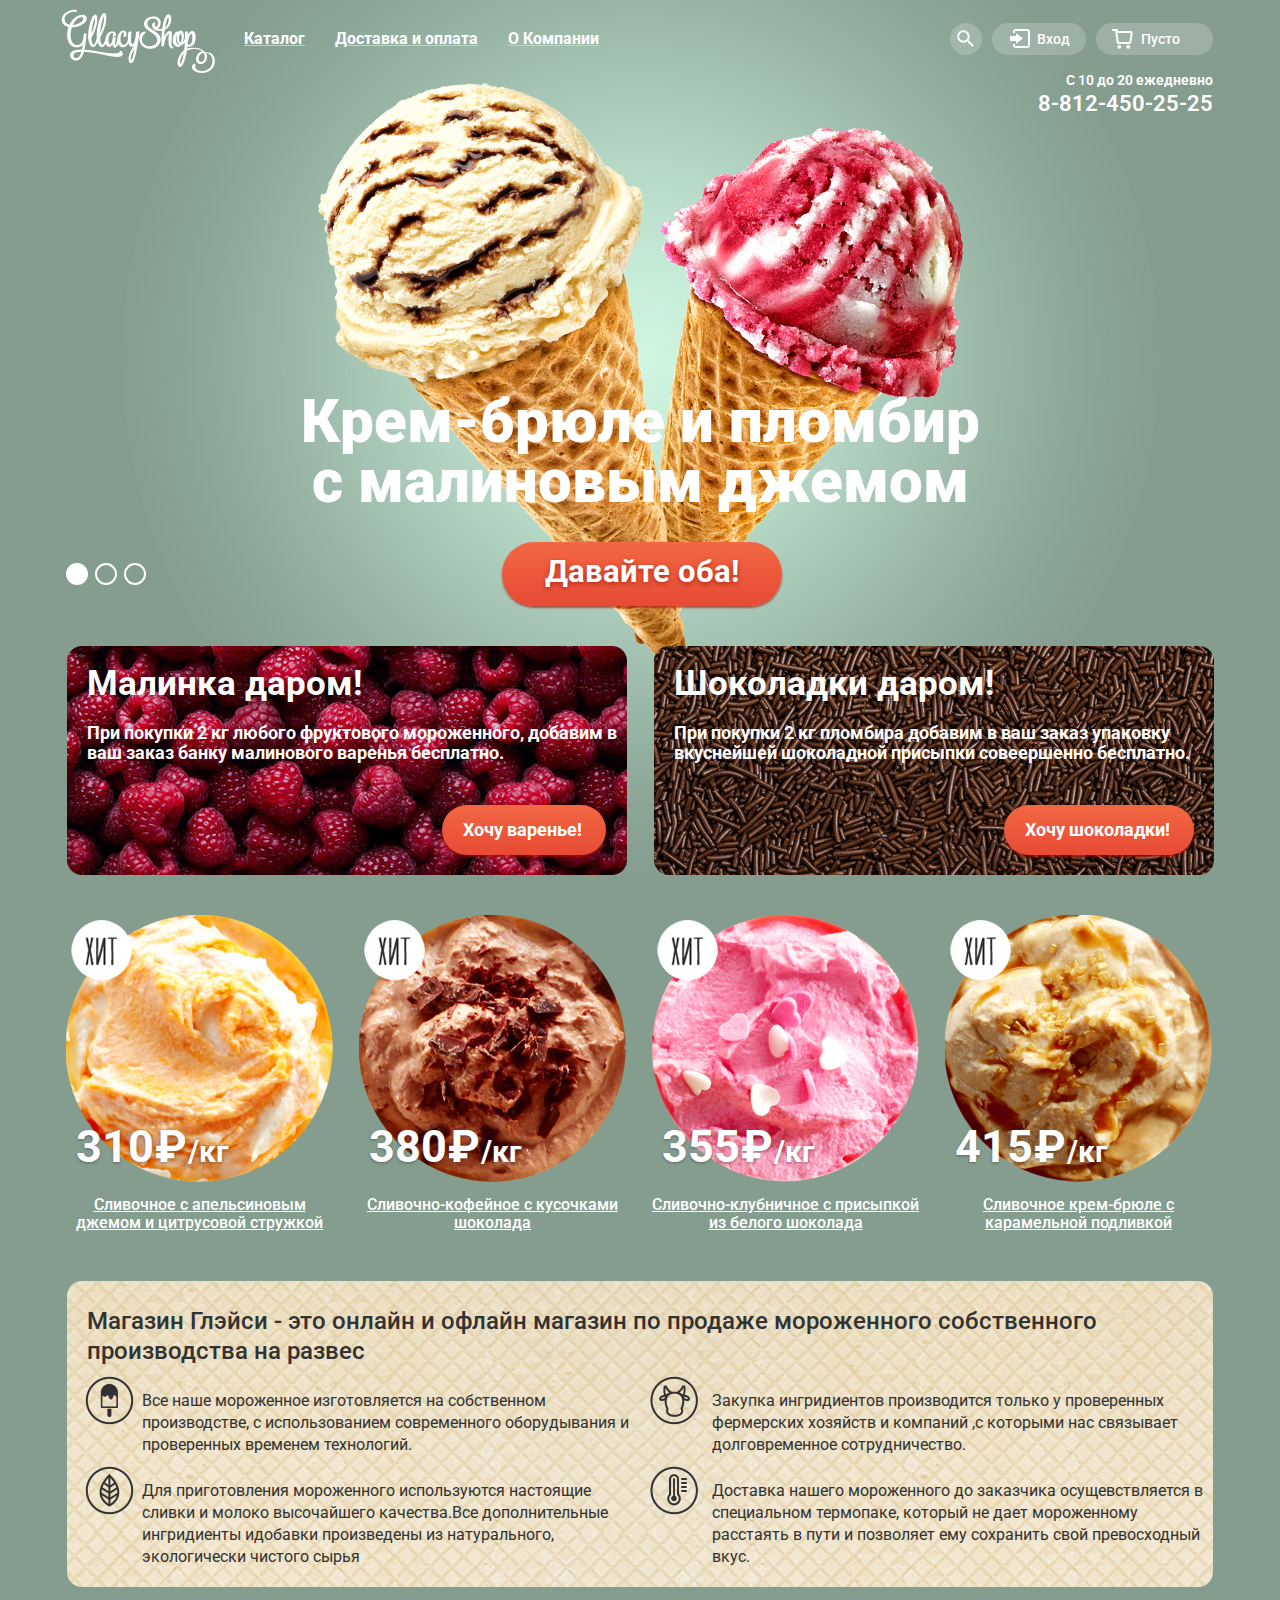
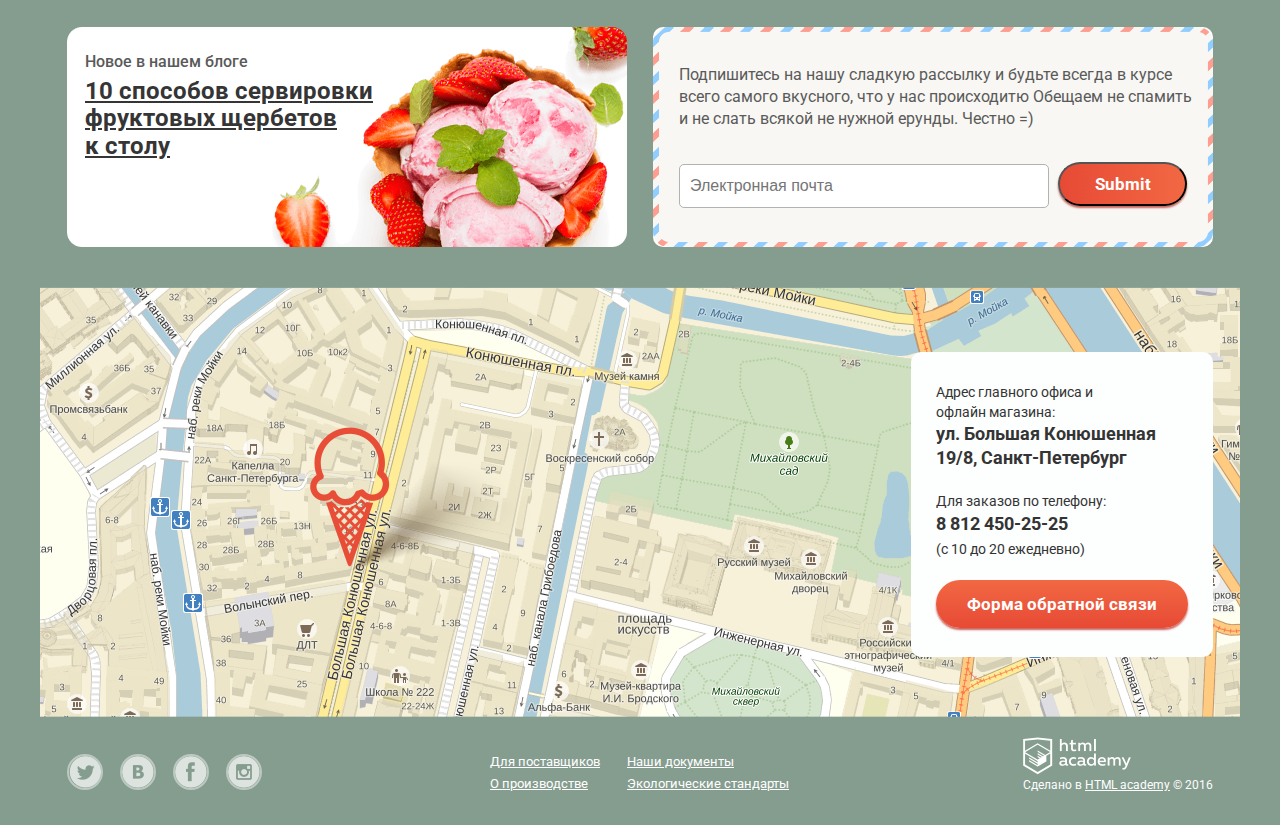
==== index.html @ 408a53fc "1" ====
<!DOCTYPE html>
<html lang="ru" >
<head>
    <meta charset="utf-8">
    <title>Магазин Глэйси</title>
    <link type="text/css" rel="stylesheet" href="main.css">
     <link type="text/css" rel="stylesheet" href="normalize.css">
    <link href="https://fonts.googleapis.com/css?family=Roboto:400,500,700,900&amp;subset=cyrillic" rel="stylesheet">
    
</head>
<body>
   


<div class="main-container">




<!-- Шапка-->
<header class="main-header clearfix">
    <div class="header clearfix">
        <nav class="navigation">
            <!-- основная навигация по сайту-->
            <ul class="top-menu">
                <!-- логотип-->
                <li class="logo"> <img src="img/Logo.png" width="154" height="64" alt="лого"></li>
                <li>
                    <a class="top-menu-a" href="#">Каталог</a>
                    <ul class="submenu">
                        <li class="submenu-h2"><a href="#">Новинки</a></li>
                        <li><a href="catalog.html">Сливочное</a></li>
                        <li><a href="#">Щербеты</a></li>
                        <li><a href="#">Фруктовый лед</a></li>
                        <li><a href="#">Мелорин</a></li>
                    </ul>
                        
                    
                </li>
                <li>
                    <a class="top-menu-a" href="#">Доставка и оплата</a>
                </li>
                <li>
                    <a  class="top-menu-a" href="#">О Компании</a>
                </li>


            </ul>


            

       </nav>
        


        <!-- поиск? вход корзина-->
        <div class="user-block">
            <ul>
                <li>
                    <!--будет появляться форма поиска-->
                    <a class="search" href="#"></a>
                </li>
                <li >
                    <a class="login" href="#"> Вход</a>
                </li>
                <li >
                    <a class="basket" href="#"> Пусто</a>
                </li>
            </ul>
        </div>






        <!--время работы-->
        <div class="time-work">
            <p > С 10 до 20 ежедневно <br>

                 <span>8-812-450-25-25 </span>
            </p>

        </div>
    </div>

    <!-- картинка с двумя мороженым и текст хочу даромхиты -->
    <div class="promotion">
        <!--слайдер с морожеными в фоне-->

        <h3>Крем-брюле и пломбир с малиновым джемом</h3>

        <div class="promotion-slider">
            <input type="radio" class="checkbox" name="slider" id="point1" checked>
            <label class="slider" for="point1"></label>
            <input type="radio" class="checkbox"  name="slider" id="point2">
            <label class="slider" for="point2"></label>
            <input type="radio" class="checkbox"  name="slider" id="point3">

            <label class="slider" for="point3"></label>
        </div>

        <a class="btn promotion-btn" href="#"> Давайте оба!</a>

    </div>




</header>

<main>



    <!-- хочу акция -->
    <section class="banner clearfix">
        <!-- хочу акция -->
        <div class="banner-item one">
            <span>
                Малинка даром!
            </span>
            <p>
                При покупки 2 кг любого фруктового
                мороженного, добавим в ваш заказ банку
                малинового варенья бесплатно.
            </p>

            <a class="btn banner-item-btn-left" href="#">Хочу варенье!</a>
        </div>
        <div class="banner-item two">
            <span>
                Шоколадки даром!
            </span>
            <p>
                При покупки 2 кг пломбира добавим в ваш
                заказ упаковку вкуснейшей шоколадной
                присыпки совеершенно бесплатно.
            </p>
            <a class="btn banner-item-btn-right" href="#">Хочу шоколадки!</a>
        </div>

    </section>
    <!-- Хиты-->
    <div class="list-item clearfix">
        <ul>
            <li class="item hit">
           
               <img src="img/hit1.png" alt="мороженое" width="267" height="267">
              
                <div class="price">
                    310 ₽ <span>/кг</span>
                </div>

                <a class="link" href="#">Сливочное с апельсиновым джемом и цитрусовой стружкой</a>

                <a class="btn btn-item btn-item-hiden"  href="#">Быстрый просмотр</a>
            </li>
            <li class="item hit">

                <img src="img/hit2.png" alt="мороженое" width="267" height="267">
                <div class="price">
                    380 ₽ <span >/кг</span>
                </div>
                <a class="link"  href="#">Сливочно-кофейное с кусочками шоколада</a>
                 <a class="btn btn-item btn-item-hiden"  href="#">Быстрый просмотр</a>
            </li>
            <li class="item hit">

                <img src="img/hit3.png" alt="мороженое" width="267" height="267">
                <div class="price">
                    355 ₽ <span>/кг</span>
                </div>
                <a class="link"  href="#">Сливочно-клубничное с присыпкой из белого шоколада</a>
                 <a class="btn btn-item btn-item-hiden"  href="#">Быстрый просмотр</a>
            </li>
            <li class="item hit">

                <img src="img/hit4.png" alt="мороженое" width="267" height="267">
                <div class="price">
                    415 ₽ <span>/кг</span>
                </div>
                <a class="link"  href="#">Сливочное крем-брюле с карамельной подливкой</a>
                 <a class="btn btn-item btn-item-hiden"  href="#">Быстрый просмотр</a>
            </li>

        </ul>

    </div>


    <!--О магазине новости рассылка карта адрес-->
    <section class="content clearfix">

        <h2>
            Магазин Глэйси - это онлайн и офлайн магазин по продаже мороженного собственного
            производства на развес
        </h2>

        <ul class="content-item">
            <li class="content-item-one">

                <p>
                    Все наше мороженное изготовляется на собственном
                    производстве, с использованием современного оборудывания
                    и проверенных временем технологий.
                </p>

            </li>
            <li class="content-item-two">

                <p>
                    Для приготовления мороженного используются настоящие
                    сливки и молоко высочайшего качества.Все дополнительные
                    ингридиенты идобавки произведены из натурального,
                    экологически чистого сырья
                </p>
            </li>
        </ul>

        <ul class="content-item">
            <li class="content-item-three">

                <p>
                    Закупка ингридиентов производится только у проверенных
                    фермерских хозяйств и компаний ,с которыми нас связывает
                    долговременное сотрудничество.
                </p>
            </li>

            <li class="content-item-four">
                <p>
                    Доставка нашего мороженного до заказчика осущевствляется
                    в специальном термопаке, который не дает мороженному
                    расстаять в пути и позволяет ему сохранить свой превосходный
                    вкус.
                </p>
            </li>

        </ul>

    </section>

    <section class="news clearfix">

        <!-- новости-->
        <div class="news-blog">
            <h3>Новое в нашем блоге</h3>
            <a href="#">10 способов сервировки фруктовых щербетов <br> к столу</a>
        </div>

        <!-- рассылка-->
        <form class="news-mail" action="#">
            <p>Подпишитесь на нашу сладкую рассылку и будьте всегда в курсе<br>
                всего самого вкусного, что у нас происходитю Обещаем не спамить<br>
                и не слать всякой не нужной ерунды. Честно =)
            </p>
            <input type="email" name="mail" placeholder="Электронная почта" >
            <input class="btn submit-btn" type="submit" id="sumbit">
        </form>
    </section>


    <!--карта и обратная связь-->
    <section class="freedback">
        <img class="freedback-pin" src="img/pin.png" alt="pin" height="140" width="80">
        <img class="freedback-pinsahdows" src="img/pinshadows.png" alt="тень" width="182" height="110">
               <div class="freedback-form">
                        <p class="text-adress">
                            Адрес главного офиса и <br>
                             офлайн магазина:  <br>
                            <span class="adress">
                                ул. Большая Конюшенная 19/8, Санкт-Петербург
                               </span>
                        </p>

                        <p class="text-call">
                            Для заказов по телефону: <br>
                            <span class="call">8 812 450-25-25</span> <br>
                            (с 10 до 20 ежедневно)
                        </p>
                      <a class="btn freedback-btn" href="#">Форма обратной связи</a>
               </div>

    </section>


</main>


<!-- футер-->
<footer class="main-footer clearfix">
    <section class="footer-social">
        <a class="social-btn social-btn-tw" href="#">Твиттер</a>
        <a class="social-btn social-btn-vk" href="#">Вконтакте</a>
        <a class="social-btn social-btn-fb" href="#">Фейсбук</a>
        <a class="social-btn social-btn-inst" href="#">Инстаграмм</a>
    </section>
    <section class="footer-about">
        <ul class="footer-about-item">
            <li >
                <a class="link" class="footer-about-item-main"  href="#" >Для поставщиков</a>
            </li>
            <li>
                <a class="link"  href="#">О производстве</a>
            </li>
        </ul>
        <ul class="footer-about-item">
            <li>
                <a class="link"  href="#">Наши документы</a>
            </li>
            <li>
                <a class="link"   href="#">Экологические стандарты</a>
            </li>
        </ul>
    </section>

    <section class="footer-copyright">

        <img src="img/logo_html.png" alt="logo-made" width="108" height="38">
        <p> Сделано в
        <a class="link"  href="#">HTML academy</a>
            &#169; 2016
        </p>
    </section>

</footer>


</div>


<!--всплывающие окна-->

<div class="search-form" >
    <form action="#" method="post">
       
        <input class="search-enter" type="text" name="search" id="search" placeholder="Что ищем ?">
        <label class="search-form-text" for="search">
          Что ищем ?
        </label>


    </form>

</div>


<div class="login-form">
    <form action="#" >
       
        <input class="user-email" name="user_mail" id="mail" placeholder="Электронная почта">
            <label class="login-form-mail" for="mail">
            Электронная почта
            </label>
      
        <input class="user-password" type="password" name="user_password" id="password" placeholder="Пароль">
           
           <label class="login-form-password" for="password" >
              Пароль
            </label>

        <a class="btn btn-login" href="#" id="login">Войти</a>

        <div class="login-form-registr">
            <a href="#" class="login-form-item">Забыли пароль</a> <br>
            <a href="#" class="login-form-item">Новая регистрация</a>
        </div>

    </form>

</div>




<script  type="text/javascript" src="script.js" > </script>
</body>
</html>
---- main.css ----
body {
    /*gogle fonts in HTML*/
    font-family: "Roboto", Arial, sans-serif;
    color: #ffffff;
    background: #849d8f url("img/ice_cream_1.jpg") no-repeat center top;
}
 /* для хрома уббираем рамки у кнопок по умолчанию */
button,
button:active,
button:focus {
    outline: none;
}

input,
input:active,
input:focus {
    outline: none;
}




.main-container {
    width: 1200px;
    margin: 0 auto;
}

.clearfix:after {
    content: "";
    display: table;
    clear: both;
}

ul {
    padding: 0;
    margin: 0;
    font-size: 0;
    list-style-type: none
}





.btn {
    background-color: #ec573b;
    color: #ffffff;
    text-decoration: none;
    border-radius: 50px;
    /*градиент и тень тексту и кнопке*/
}

.btn:hover {
    background-color: #ffffff;
    background: linear-gradient(0deg, #f48468 0%, #f26843 100%);
    background-color: rgba(255, 255, 255, 0.2);
    box-shadow: 0 2px 2px 0 #ac1000;
}

.btn:active {
    background-color: #ffffff;
    background: linear-gradient(0deg, #f26843 0%, #e74a35 100%);
    background-color: rgba(0, 0, 0, 0.07);
    box-shadow: inset 0 2px 2px 0 rgba(148, 39, 24, 0.004);
}


.main-header {
    margin-bottom: 40px;
}



/*НАЧАЛО левая навигация*/

.navigation {
    float: left;
    padding-left: 20px;
    margin-top: 19px;
}

.logo {
    margin-top: -10px;
    margin-left: 1px;
    margin-right: 14px;
}

.navigation img {
    width: 154px;
    height: 64px;
}


/*главные ссылки  */

.navigation a {
    display: block;
    padding: 10px 15px;
    font-family: "Roboto", Arial, sans-serif;
    color: #ffffff;
    font-size: 16px;
    font-weight: 700;
    text-decoration-color: #c1d2c8;
}

.navigation li {
    display: inline-block;
    font-size: 16px;
    line-height: 20px;
    vertical-align: top;
}


/*условие чтобы не пропадало всплывающее меню убираем расстояние*/

/*между меню и вспл меню*/

.top-menu>li {
    height: 50px;
}


/*вид главных ссылок при наведении*/

.navigation li:hover .top-menu-a {
    background-color: #f7f6f3;
    color: #333333;
    border-radius: 50px;
    text-decoration: none;
}


/* Начало ВСплывающее ПОД меню */


/*всплывающее меню "каталог"*/

.top-menu {
    position: relative;
}

.navigation .submenu {
    visibility: hidden;
    position: absolute;
    top: 48px;
    left: 165px;
    border-radius: 5px;
    background-color: #f8f7f4;
    box-shadow: 0px 20px 20px 0px rgba(0, 0, 0, 0.4);
    width: 143px;
}

.submenu li {
    display: block;
}

.submenu a {
    padding: 6px 15px;
    text-decoration: none;
    font-family: "Roboto", Arial, sans-serif;
    color: #343434;
    font-size: 14px;
    /* Приближение из-за подстановки шрифтов */
    font-weight: 400;
    text-align: left;
}

.submenu .submenu-h2 a {
    padding: 10px 10px;
    font-weight: 700;
}

.submenu .submenu-h2 {
    border-bottom: 1px solid #d1d0ce;
    display: block;
    margin-left: 5px;
    margin-right: 5px;
}


/*первый и последний вспл пункт меню круглые края*/

.submenu li:last-child {
    border-bottom-left-radius: 5px;
    border-bottom-right-radius: 5px;
}

.submenu li:first-child:hover {
    border-top-left-radius: 5px;
    border-top-right-radius: 5px;
    padding-left: 5px;
    margin: 0;
}


/*поведение ссылок при наведение   нажатии в всплывающем меню*/

.submenu li:hover {
    background-color: #fbded7;
}

.submenu li:active {
    background-color: #f6b5a5;
}


/*появление всплывающего меню*/

.navigation li:hover .submenu {
    visibility: visible;
}

/*КОНЕЦ всплывающего меню*/

/*КОНЕЦ левой навигации*/




/*НАЧАЛО правой навигации*/

.user-block {
    float: right;
    margin-right: 17px;
    padding-top: 4px;
    margin-top: 19px;
}

.user-block a {
    display: block;
    text-decoration: none;
    font-family: "Roboto", Arial, sans-serif;
    color: #ffffff;
    font-size: 14px;
    /* Приближение из-за подстановки шрифтов */
    font-weight: 500;
}

.user-block li {
    display: inline-block;
    margin-right: 10px;
    font-size: 16px;
    line-height: 20px;
    vertical-align: top;
}

/* ПОИСК */
.user-block .search {
    position: relative;
    margin-left: 32px;
    border-radius: 50%;
    background-color: rgba(255, 255, 255, 0.2);
    width: 32px;
    height: 32px;
}

.search:before {
    position: absolute;
    left: 7px;
    top: 7px;
    content: "";
    width: 17px;
    height: 17px;
    background: url(img/spritesheet.png);
    background-position: -84px -41px;
}

.user-block li:hover .search:before {
    filter: invert(1);
    -webkit-filter: invert(1);
}

.user-block li:hover .search {
    background-color: #f8f7f4;
}
/* ЛОГИН */
.user-block .login {
    position: relative;
    background-color: rgba(255, 255, 255, 0.2);
    padding: 6px 16px 6px 45px;
    border-radius: 50px;
}

.login:before {
    position: absolute;
    left: 18px;
    content: "";
    width: 21px;
    height: 19px;
    background: url(img/spritesheet.png);
    background-position: -57px -41px;
}

.user-block li:hover .login:before {
    background: url(img/spritesheet.png);
    background-position: -3px -3px;
}

.user-block li:hover .login {
    color: #373737;
    background-color: #f8f7f4;
}


/* пустая корзина */
.user-block .basket {
    position: relative;
    background-color: rgba(255, 255, 255, 0.2);
    padding: 6px 33px 6px 45px;
    border-radius: 50px;
}

.basket:before {
    position: absolute;
    left: 16px;
    content: "";
    width: 21px;
    height: 20px;
    background: url(img/spritesheet.png);
    background-position: -3px -41px;
}

.user-block .basket {
    cursor: default;
}


/*  картинка полной иконки корзины  */

.catalog-page .basket-full::before {
    position: absolute;
    left: 16px;
    content: "";
    width: 21px;
    height: 20px;
    background: url(img/spritesheet.png);
    background-position: -30px -41px;
}

.catalog-page .basket-full:hover {
    background-color: #f8f7f4;
    color: #666665;
}


/* время работы */
.time-work {
    float: right;
    width: 520px;
}

.time-work p {
    text-align: right;
    margin-right: 27px;
    font-family: "Roboto", Arial, sans-serif;
    color: #ffffff;
    font-size: 14px;
    /* Приближение из-за подстановки шрифтов */
    font-weight: 600;
    line-height: 23px;
}

.time-work span {
    font-size: 22px;
    /* Приближение из-за подстановки шрифтов */
    font-weight: 600;
}


/* НАЧАЛО слайер большая аритнка с морож*/

.promotion {
    float: left;
    width: 1146px;
}

.promotion h3 {
    display: block;
    padding-left: 255px;
    padding-top: 200px;
    width: 690px;
    font-family: "Roboto", Arial, sans-serif;
    color: #ffffff;
    font-size: 60px;
    font-weight: 900;
    line-height: 60px;
    text-align: center;
}

.promotion a {
    display: block;
    margin-left: 462px;
    font-family: "Roboto", Arial, sans-serif;
    color: #ffffff;
    font-size: 31px;
    /* Приближение из-за подстановки шрифтов */
    font-weight: 700;
    line-height: 60px;
    /* Приближение из-за подстановки шрифтов */
    text-align: center;
    text-shadow: 0 2px 5px rgba(160, 32, 11, 0.76);
    background: linear-gradient(0deg, #e74a35 0%, #f26843 100%);
    box-shadow: 0 2px 2px 0 rgba(172, 16, 0, 0.64);
    width: 280px;
    height: 64px;
    border-radius: 50px;
    margin-top: -48px;
}


/*слайдер*/


/*скрываем чекбокс*/

.promotion-slider input {
    visibility: hidden;
}


/*стилизация лабел*/

.promotion-slider label {
    float: left;
    margin-top: -9px;
    margin-right: 7px;
    display: block;
    border-radius: 50%;
    border: 2px solid #ffffff;
    width: 18px;
    height: 18px;
    cursor: pointer;
}

.promotion-slider:nth-child(2) {
    margin-left: 26px;
}


/*наведение*/

.promotion-slider label:hover {
    background-color: #b2c1b7;
}


/*цвет чекнутого*/

.checkbox:checked+label {
    background-color: #ffffff;
}

/* баненры */
.banner {
    width: 1200px;
    position: relative;
    margin-bottom: 40px;
}

.banner-item {
    float: left;
    width: 560px;
    height: 229px;
    margin-left: 27px;
}

.banner span {
    display: block;
    padding-left: 20px;
    padding-top: 18px;
    font-family: "Roboto", Arial, sans-serif;
    color: #ffffff;
    font-size: 35px;
    font-weight: 700;
}

.banner p {
    padding-left: 20px;
    font-family: "Roboto", Arial, sans-serif;
    color: #ffffff;
    font-size: 18px;
    font-weight: 700;
    width: 530px;
}

.banner a {
    display: block;
    font-family: "Roboto", Arial, sans-serif;
    color: #ffffff;
    font-size: 18px;
    /* Приближение из-за подстановки шрифтов */
    font-weight: 700;
    text-align: center;
    background: -webkit-linear-gradient(90deg, #e74a35 0%, #f26843 100%);
    background: -moz-linear-gradient(90deg, #e74a35 0%, #f26843 100%);
    background: -o-linear-gradient(90deg, #e74a35 0%, #f26843 100%);
    background: -ms-linear-gradient(90deg, #e74a35 0%, #f26843 100%);
    background: linear-gradient(0deg, #e74a35 0%, #f26843 100%);
    box-shadow: 0 2px 2px 0 rgba(172, 16, 0, 0.64);
    border-radius: 50px;
    padding-left: 21px;
    padding-right: 24px;
    padding-top: 15px;
    padding-bottom: 15px;
    margin-bottom: -100px;
}

.banner-item-btn-left {
    margin-left: 375px;
    position: absolute;
    bottom: 120px;
}

.banner-item-btn-right {
    margin-left: 350px;
    position: absolute;
    bottom: 120px;
}

.banner .one {
    background-image: url("img/nanner_left.png");
}

.banner .two {
    background: url("img/banner_right.png");
}
/* КОНЕЦ ШАПКИ */



/*НАЧАЛО ХИТЫ и карточки товаров в каталоге*/

.list-item {
    margin-bottom: -20px;
}

.list-item li{
    /*для хитов позишн*/
    position: relative; 
    float: left;
    width: 267px;
    margin-left: 26px;
   
}


.item .price {
    padding-left: 10px;
}


.hit:after {
    position: absolute;
    left:5px;
    top:5px;
    content: "";
    width: 61px;
    height: 61px;
    background: url("img/hit.png");
    z-index: 10;
}


.item .link {
    display: block;
    padding-top: 14px;
    font-family: "Roboto", Arial, sans-serif;
    color: #ffffff;
    font-size: 16px;
    font-weight: 500;
    line-height: 18px;
    text-align: center;
}

.item .price {
    position: absolute;
    top: 225px;
    font-family: "Roboto", Arial, sans-serif;
    color: #ffffff;
    font-size: 45px;
    font-weight: 700;
    line-height: 13px;
    text-align: left;
    word-spacing: -10px;
    text-shadow: 0 1px 3px rgba(49, 50, 53, 0.5);
    z-index: 10;
}

.item span {
    font-family: "Roboto", Arial, sans-serif;
    color: #ffffff;
    font-size: 30px;
    font-weight: 700;
    line-height: 13px;
    word-spacing: -7px;
}
/*ВЫБОР КАРТОЧКИ ТОВАРА пр наведеии на товар*/

.item:before{
    visibility: hidden;
    position: absolute;
    display: block;
    content: "";
    top: -5px;
    left: -5px;
    width:277px;
    height: 406px;
    background-color: rgba(248, 247, 244, 0.3);
     border-radius: 5px;
    background-color: rgba(248, 247, 244, 0.3);
    box-shadow: 0px 20px 20px 0px rgba(0, 0, 0, 0.4);
    z-index: 30;
}



 .btn-item {
    visibility: hidden;
    position: relative;
    top:20px;
    left: 30px; 
    background: linear-gradient(0deg, #e74a35 0%, #f26843 100%);
    box-shadow: 0px 1px 2px 0px #ac1000;
    width: 195px;
    height: 35px;
    text-align: center;
    border-radius: 50px;
    z-index: 50;  
     display: block;
    padding-top: 14px;
    font-family: "Roboto", Arial, sans-serif;
    color: #ffffff;
    font-size: 16px;
    font-weight: 500;
    line-height: 18px;
    z-index: 50;   
}
.item:hover::before, 
.item:hover .btn-item {
    visibility: visible;       
}
.item:hover .link {
    text-decoration: none;
} 











/*КОНЕЦ ХИТЫ*/


/*НАЧАЛО О НАС МАГАЗИН гэйси */

.content {
    position: relative;
    background: url("img/contant-fon.png") no-repeat center top;
    width: 1146px;
    min-height: 306px;
    margin-left: 27px;
    margin-bottom: 40px;
    color: #323232;
}

.content h2 {
    padding-left: 20px;
    padding-top: 25px;
    font-family: "Roboto", Arial, sans-serif;
    color: #323232;
    font-size: 24px;
    /* Приближение из-за подстановки шрифтов */
    font-weight: 500;
    line-height: 30px;
    /* Приближение из-за подстановки шрифтов */
    text-align: left;
}

.content-item {
    float: left;
    width: 495px;
    margin-top: -20px;
    padding-left: 75px;
    color: #323232;
    font-family: "Roboto", Arial, sans-serif;
    font-size: 16px;
    /* Приближение из-за подстановки шрифтов */
    font-weight: 400;
    line-height: 22px;
    /* Приближение из-за подстановки шрифтов */
    text-align: left;
}

.content-item p {
    padding-top: 8px;
}

.content-item-one:before {
    position: absolute;
    left: 18px;
    top: 95px;
    content: "";
    background: url(img/spritesheet.png);
    width: 49px;
    height: 49px;
    background-position: -3px -111px;
}

.content-item-two:before {
    position: absolute;
    left: 18px;
    top: 185px;
    content: "";
    background: url(img/spritesheet.png);
    width: 49px;
    height: 49px;
    background-position: -58px -111px;
}

.content-item-three:before {
    position: absolute;
    left: 583px;
    top: 95px;
    content: "";
    background: url(img/spritesheet.png);
    width: 49px;
    height: 49px;
    background-position: -165px -3px;
}

.content-item-four:before {
    position: absolute;
    left: 583px;
    top: 185px;
    content: "";
    background: url(img/spritesheet.png);
    width: 49px;
    height: 49px;
    background-position: -117px -58px;
}

/* БЛОК новостей и форма */


.news {
    font-family: "Roboto", Arial, sans-serif;
    color: #5a5a5a;
    margin-bottom: 40px;
}

.news-blog {
    float: left;
    margin-left: 27px;
    background: url("img/bolg-fon.png") no-repeat;
    width: 560px;
    height: 220px;
}

.news-blog h3 {
    padding-top: 10px;
    padding-left: 18px;
    font-size: 16px;
    /* Приближение из-за подстановки шрифтов */
    font-weight: 500;
    text-align: left;
}

.news-blog a {
    display: block;
    margin-top: -10px;
    padding-left: 18px;
    color: #353535;
    font-size: 24px;
    /* Приближение из-за подстановки шрифтов */
    font-weight: 700;
    text-align: left;
    width: 292px;
}

.news-mail {
    float: right;
    margin-right: 27px;
    background: white url("img/letter.png") no-repeat;
    width: 560px;
    height: 220px;
    border-radius: 10px;
}

.news-mail p {
    padding-top: 21px;
    padding-left: 26px;
    font-family: "Roboto", Arial, sans-serif;
    color: #5a5a5a;
    font-size: 16px;
    font-weight: 400;
    line-height: 22px;
    text-align: left;
}

.news-mail input[type="submit"] {
    display: block;
    margin-left: 405px;
    margin-top: -46px;
    background: linear-gradient(90deg, rgb(231, 74, 53) 0%, rgb(242, 104, 67) 100%);
    box-shadow: 0 2px 2px 0 rgba(172, 16, 0, 0.64);
    width: 129px;
    height: 44px;
    border-radius: 50px;
    font-family: "Roboto", Arial, sans-serif;
    color: #fefefe;
    font-size: 17px;
    /* Приближение из-за подстановки шрифтов */
    font-weight: 700;
    line-height: 24px;
    /* Приближение из-за подстановки шрифтов */
    text-align: center;
}

.news-mail input[type=email] {
    width: 356px;
    height: 40px;
    border: 1px solid #b2b2b2;
    border-radius: 5px;
    margin-left: 26px;
    margin-top: 18px;
    padding-left: 10px;
}

.freedback {
    position: relative;
    height: 430px;
    width: 1200px;
    background: url("img/map.png");
}

.freedback .freedback-pin {
    position: absolute;
    left: 270px;
    top: 140px;
}

.freedback .freedback-pinsahdows {
    position: absolute;
    left: 310px;
    top: 175px;
}

.freedback-form {
    float: right;
    margin-right: 27px;
    margin-top: 65px;
    background-color: #fdfefe;
    color: #343434;
    width: 302px;
    height: 305px;
    border-radius: 10px;
}

.freedback-form a {
    display: inline-block;
    background: linear-gradient(0deg, #e74a35 0%, #f26843 100%);
    box-shadow: 0 2px 2px 0 rgba(172, 16, 0, 0.64);
    width: 252px;
    padding-top: 12px;
    padding-bottom: 12px;
    margin-left: 25px;
    margin-top: 5px;
    border-radius: 50px;
    font-family: "Roboto", Arial, sans-serif;
    color: #fefefe;
    font-size: 17px;
    /* Приближение из-за подстановки шрифтов */
    font-weight: 700;
    line-height: 24px;
    /* Приближение из-за подстановки шрифтов */
    text-align: center;
}

.freedback-form .text-adress {
    width: 229px;
    padding-left: 25px;
    padding-top: 16px;
    font-family: "Roboto", Arial, sans-serif;
    color: #343434;
    font-size: 14px;
    /* Приближение из-за подстановки шрифтов */
    font-weight: 400;
    line-height: 20px;
    /* Приближение из-за подстановки шрифтов */
    text-align: left;
}

.freedback-form .adress {
    font-size: 18px;
    /* Приближение из-за подстановки шрифтов */
    font-weight: 700;
    line-height: 24px;
    /* Приближение из-за подстановки шрифтов */
    text-align: left;
}

.freedback-form .call {
    font-size: 18px;
    /* Приближение из-за подстановки шрифтов */
    font-weight: 700;
    line-height: 22px;
    /* Приближение из-за подстановки шрифтов */
    text-align: left;
}

.freedback-form .text-call {
    padding-left: 25px;
    padding-top: 5px;
    font-family: "Roboto", Arial, sans-serif;
    color: #343434;
    font-size: 14px;
    /* Приближение из-за подстановки шрифтов */
    font-weight: 400;
    line-height: 24px;
    /* Приближение из-за подстановки шрифтов */
    text-align: left;
}


/* НАЧАЛО ФУТЕР */
.main-footer {
    position: relative;
    margin-bottom: 20px;
}

.footer-social {
    float: left;
    margin-top: 25px;
    margin-left: 27px;
}

.footer-social .social-btn {
    display: inline-block;
    font-size: 0;
    margin-right: 13px;
    background-color: #e6ebe9;
    width: 29px;
    height: 29px;
    border-radius: 50px;
    border: 2px solid #c2cec7;
    filter: opacity(90%)
}


/*стили соц кнопок  */

.footer-social .social-btn-tw {
    width: 32px;
    height: 32px;
    background: url("img/spritesheet.png") no-repeat center;
    background-position: -171px -58px;
}

.footer-social .social-btn-vk {
    width: 32px;
    height: 32px;
    background: url("img/spritesheet.png") no-repeat center;
    background-position: -106px -3px;
}

.footer-social .social-btn-fb {
    width: 32px;
    height: 32px;
    background: url("img/spritesheet.png") no-repeat center;
    background-position: -30px -3px;
}

.footer-social .social-btn-inst {
    width: 32px;
    height: 32px;
    background: url("img/spritesheet.png") no-repeat center;
    background-position: -68px -3px;
}

/*стилизаци кнопок соцсетей*/

.social-btn:hover {
    filter: opacity(100%);
    border-width: 3px;
    width: 27px;
    height: 27px;
}


/* О НАС  */

.footer-about {
    float: left;
    margin-top: 36px;
    margin-left: 215px;
}

.footer-about-item {
    float: left;
    margin-right: 27px;
    line-height: 18px;
}

.footer-about a {
    font-family: "Roboto", Arial, sans-serif;
    color: #ffffff;
    font-size: 13px;
    /* Приближение из-за подстановки шрифтов */
    font-weight: 400;
    text-align: left;
}

.footer-about-item .footer-about-item-main {
    font-weight: 700;
    color: #ffffff;
    font-size: 13px;
    /* Приближение из-за подстановки шрифтов */
    text-align: left;
    text-decoration: underline;
}

.footer-about-item-main:before {
    position: absolute;
    content: "";
    background: url("img/spritesheet.png") no-repeat center;
    width: 15px;
    height: 13px;
    background-position: -144px -3px;
    left: 428px;
}




/*  КОПИРАЙТ */
.footer-copyright {
    float: right;
    margin-top: 20px;
    margin-right: 27px;
    font-family: "Roboto", Arial, sans-serif;
    color: #fefefe;
    font-size: 12px;
    /* Приближение из-за подстановки шрифтов */
    font-weight: 400;
    text-align: left;
}

.footer-copyright p {
    margin-top: 0;
}

.footer-copyright a {
    color: white;
}


/*ВСПЛЫВАЮЩИЕ ОКНА НА ГЛАВНОЙ СТРАНИЦЕ*/


/*поиск*/

.search-form {
    visibility: hidden;
    position: absolute;
    top: 65px;
    left: 680px;
    border-radius: 5px;
    background-color: #f8f7f4;
    box-shadow: 0 20px 20px 0 rgba(0, 0, 0, 0.4);
    width: 272px;
    height: 69px;
    text-align: center;
}

.search-form input {
    margin-top: 15px;
    padding-left: 10px;
    border-radius: 5px;
    border-style: solid;
    border-width: 1px;
    border-color: #d3d3d2;
    box-sizing: border-box;
    background-color: #ffffff;
    width: 241px;
    height: 39px;
    font-family: "Roboto", Arial, sans-serif;
    color: #999999;
    font-size: 14px;
    /* Приближение из-за подстановки шрифтов */
    font-weight: 400;
    line-height: 24px;
    /* Приближение из-за подстановки шрифтов */
    text-align: left;
}

/*   должен быть скрыт, появляется при наведении */
.search-form label {
    visibility: hidden;
    position: absolute;
    top:2px; 
    display: block;
    width: 80px;
    font-family: "Roboto", Arial, sans-serif;
    font-size: 11px;
    color: #5b9ddf;
    margin-left: 15px;
}

.search-form:hover .search-form input {
    border: 2px solid #c7c6c5;
}
/* появляется текст при наведении */
.search-form input:focus ~label{
   visibility: visible;
}


/*вход*/

.login-form {
    visibility: hidden;
    position: absolute;
    top: 65px;
    left: 804px;
    border-radius: 5px;
    background-color: #f8f7f4;
    box-shadow: 0 20px 20px 0 rgba(0, 0, 0, 0.4);
    width: 272px;
    height: 175px;
    text-align: center;
}

.login-form input {
    border-radius: 5px;
    border-style: solid;
    border-width: 1px;
    border-color: #d3d3d2;
    box-sizing: border-box;
    background-color: #ffffff;
    width: 241px;
    height: 39px;
    font-family: "Roboto", Arial, sans-serif;
    color: #999999;
    font-size: 14px;
    font-weight: 400;
    line-height: 24px;
    padding-left: 10px;
    margin-left: 5px;
    margin-top: 15px;
}

.login-form .btn-login {
    display: block;
    float: left;
    background: linear-gradient(0deg, #e74a35 0%, #f26843 100%);
    box-shadow: 0 1px 2px 0 #ac1000;
    width: 102px;
    margin-top: 15px;
    margin-left: 20px;
    padding-top: 10px;
    padding-bottom: 10px;
    text-align: center;
    border-radius: 50px;
    color: #fefefe;
    font-size: 15px;
     font-weight: 700;
    line-height: 24px;
     font-family: "Roboto", Arial, sans-serif;
}

/* регистрация */
.login-form .login-form-registr {
    float: right;
    width: 125px;
    height: 50px;
    text-align: left;
    margin-top: 15px;
}

/* зыбыли пароль */
.login-form .login-form-item {
    padding-top: 0;
    font-family: "Roboto", Arial, sans-serif;
    color: #333333;
    font-size: 13px;
    font-weight: 400;
    line-height: 24px;
     text-align: left;
}
/*  text подсказка  электр почта и мылодолжен быть скрыт, появляется при наведении */
.login-form .login-form-mail  {
    visibility:hidden;
    display: block;
    width: 120px;
    position: absolute;
    top:2px;
    font-family: "Roboto", Arial, sans-serif;
    font-size: 11px;
    color: #5b9ddf;
    margin-left: 25px;
    text-align: left;
}

.login-form-password {
    visibility:hidden;
    display: block;
    width: 120px;
    position: absolute;
    top:56px;
    font-family: "Roboto", Arial, sans-serif;
    font-size: 11px;
    color: #5b9ddf;
    margin-left: 25px;
    text-align: left; 
}


/* появление текста подсказок */
.login-form .user-email:focus ~.login-form-mail{
   visibility: visible;
}
.login-form .user-password:focus ~.login-form-password{
   visibility: visible;
}
/*стилизация при наведении на input форм*/

input:hover {
    border: 2px solid #c7c6c5;
}

.news-mail input[type=email]:hover {
    border: 2px solid #c7c6c5;
    width: 354px;
    height: 38px;
}

:focus::-webkit-input-placeholder {
    color: transparent
}

input:focus {
    border: 2px solid #8fbdec;
}

.news-mail input[type=email]:focus {
    border: 2px solid #8fbdec;
    width: 354px;
    height: 38px;
}


/*стилизация ссылок*/

.link:hover {
    color: #ffbc9e;
}

.link:active {
    color: #deb49a;
}




/*СТРАНИЦА СТРАНИЦА СТРАНИЦА КАТАЛОГА*/

.catalog-page {
    background: #849d8f;
}

.logo a {
    padding: 0 0;
}
.catalog-page .basket {
    cursor: pointer;
}

/*активная ссылка страница*/

.navigation .active a {
    background-color: #d07058;
    text-decoration: none;
    border-radius: 50px;
}


/*оглавление страницы*/

.page-title {
    float: left;
    margin-left: 27px;
    margin-top: -35px;
}

.page-title a {
    font-family: "Roboto", Arial, sans-serif;
    color: #ffffff;
    font-size: 14px;
    /* Приближение из-за подстановки шрифтов */
    font-weight: 400;
    text-align: left;
}

.page-title li::after {
    position: absolute;
    left: 60px;
    content: "»";
    font-family: "Roboto", Arial, sans-serif;
    color: #ffffff;
    font-size: 14px;
    /* Приближение из-за подстановки шрифтов */
    font-weight: 400;
    text-align: left;
}

.page-title li:last-child:after {
    content: "";
}

.page-title li {
    display: inline-block;
    padding-right: 20px;
    position: relative;
}

.page-title li:last-child a {
    text-decoration: none
}

.page-title h2 {
    padding-top: 10px;
    padding-bottom: 10px;
    margin-top: 0;
    margin-bottom: 0;
    font-family: "Roboto", Arial, sans-serif;
    color: #ffffff;
    font-size: 35px;
    /* Приближение из-за подстановки шрифтов */
    font-weight: 700;
    line-height: 30px;
    /* Приближение из-за подстановки шрифтов */
    text-align: left;
}


/*НАЧАЛО ФИЛЬТРЫ порядка предтавления товар*/

.item-tools {
    margin-left: 27px;
    margin-top: -20px;
    margin-bottom: 34px;
}


/*по популярности*/

.popular-sort {
    float: left;
    width: 194px;
}

.popular-sort select {
    background-color: rgba(248, 247, 244, 0.2);
    border-radius: 50px;
    width: 194px;
    height: 37px;
    font-family: "Roboto", Arial, sans-serif;
    color: #ffffff;
    font-size: 16px;
    /* Приближение из-за подстановки шрифтов */
    font-weight: 500;
    padding-left: 10px;
    margin-top: 5px;
}

.popular-sort select:hover {
    color: #000000;
    background-color: #ffffff;
}

.popular-sort option {
    font-family: "Roboto", Arial, sans-serif;
    color: #000000;
    font-size: 14px;
    /* Приближение из-за подстановки шрифтов */
    font-weight: 500;
    background-color: rgba(248, 247, 244, 0.2);
}

.popular-sort label {
    padding-left: 10px;
    font-family: "Roboto", Arial, sans-serif;
    color: #ffffff;
    font-size: 14px;
    /* Приближение из-за подстановки шрифтов */
    font-weight: 500;
    text-align: left;
}


/*по цене*/

.price-sort {
    float: left;
    width: 218px;
    margin-left: 14px;
}

.price-sort-form {
    position: relative;
    background-color: rgba(248, 247, 244, 0.2);
    width: 220px;
    height: 37px;
    border-radius: 50px;
    margin-top: 5px;
}

.price-sort span {
    padding-left: 10px;
    font-family: "Roboto", Arial, sans-serif;
    color: #ffffff;
    font-size: 14px;
    /* Приближение из-за подстановки шрифтов */
    font-weight: 500;
    text-align: left;
}

.price-sort-form .range-min {
    width: 95px;
    position: absolute;
    left: 15px;
    top: 10px;
}

.price-sort-form .range-max {
    width: 95px;
    position: absolute;
    left: 110px;
    top: 10px;
}


/*по жирности*/

.fat-sort {
    float: right;
    margin-right: 312px;
}

.fat-sort-form {
    background-color: rgba(248, 247, 244, 0.2);
    width: 415px;
    height: 37px;
    border-radius: 50px;
    margin-top: 5px;
}

.fat-sort input {
    visibility: hidden;
}

.fat-sort-form label {
    position: relative;
    display: inline-block;
    margin-top: 10px;
    padding-left: 25px;
    font-family: "Roboto", Arial, sans-serif;
    color: #ffffff;
    font-size: 16px;
    font-weight: 500;
    text-align: left;
}


/*кружочки*/

.fat-sort-form label:before {
    position: absolute;
    left: -3px;
    content: " ";
    display: block;
    background-color: rgba(248, 247, 244, 0.2);
    width: 18px;
    height: 18px;
    border-radius: 50px;
    border: 1px solid #f8f7f4;
}


/*маленькие кружки*/

.fat-sort-form label:after {
    visibility: hidden;
    position: absolute;
    left: 2px;
    top: 5px;
    content: " ";
    display: block;
    background-color: #f8f7f4;
    width: 10px;
    height: 10px;
    border-radius: 50px;
}


/*наведение*/

.fat-sort-form label:hover:before {
    border: 2px solid #f8f7f4;
    width: 16px;
    height: 16px;
    cursor: pointer;
}

.fat-sort-form input:checked+label:after {
    visibility: visible;
}

.fat-sort span {
    font-family: "Roboto", Arial, sans-serif;
    color: #ffffff;
    font-size: 14px;
    /* Приближение из-за подстановки шрифтов */
    font-weight: 500;
    text-align: left;
    padding-left: 10px;
}


/*по наполнителям*/

.additive-sort {
    margin-right: 300px;
    float: left;
    margin-top: 18px;
    width: 861px;
}

.additive-sort-form {
    background-color: rgba(248, 247, 244, 0.2);
    width: 700px;
    height: 37px;
    border-radius: 50px;
    margin-top: 5px;
}

.additive-sort span {
    font-family: "Roboto", Arial, sans-serif;
    color: #ffffff;
    font-size: 14px;
    /* Приближение из-за подстановки шрифтов */
    font-weight: 500;
    text-align: left;
    padding-left: 10px;
}

.additive-sort-form input {
    visibility: hidden;
}

.additive-sort-form label {
    position: relative;
    font-family: "Roboto", Arial, sans-serif;
    color: #ffffff;
    font-size: 16px;
    font-weight: 500;
    text-align: left;
    padding-left: 38px;
    display: inline-block;
    margin-top: 10px;
}

.additive-sort-form label:before {
    position: absolute;
    left: -3px;
    content: " ";
    display: block;
    background-color: #a9b9af;
    width: 18px;
    height: 18px;
    border-radius: 5px;
    border: 1px solid #f8f7f4;
}


/*галочки*/

.additive-sort-form label:after {
    visibility: hidden;
    position: absolute;
    left: 1px;
    top: 3px;
    content: " ";
    display: block;
    width: 10px;
    height: 7px;
    border-left: 3px solid #f8f7f4;
    border-bottom: 3px solid #f8f7f4;
    border-radius: 3px;
    transform: rotate(-45deg);
}


/*наведение*/

.additive-sort-form label:hover:before {
    border: 2px solid #f8f7f4;
    width: 16px;
    height: 16px;
    cursor: pointer;
}

.additive-sort-form input:checked+label:after {
    visibility: visible;
}

.sort-button {
    float: right;
    margin-top: -38px;
    border: 2px solid #ffffff;
    border-radius: 50px;
    box-sizing: border-box;
    background-color: rgba(255, 255, 255, 0.188);
    width: 144px;
    height: 37px;
    font-family: "Roboto", Arial, sans-serif;
    color: #ffffff;
    font-size: 16px;
    /* Приближение из-за подстановки шрифтов */
    font-weight: 500;
}

.sort-button:hover {
    background-color: rgba(255, 255, 255, 0.988);
    color: #363636;
}

.sort-button:active {
    background-color: rgba(255, 255, 255, 0.988);
    box-shadow: 0 2px 1px 0 rgba(105, 105, 105, 0.004);
    background-color: #ededed;
    color: #363636;
}





/*НАЧАЛО НОМЕРА СТРАНИЦ */


.page-number {
    float: right;
    margin-bottom: 40px;
}

.page-number li {
    display: inline-block;
    font-family: "Roboto", Arial, sans-serif;
    padding: 5px 10px;
    border-radius: 50px;
}

.page-number a {
    text-decoration: none;
    color: #ffffff;
    font-size: 16px;
    /* Приближение из-за подстановки шрифтов */
    font-weight: 500;
    text-align: center;
}

.active-number {
    border-radius: 50px;
    background-color: #ffffff;
    color: black;
}

.active-number a {
    color: #353535;
}

.page-number li:hover {
    background-color: rgba(255, 255, 255, 0.2);
}

.catalog-page .main-footer {
    border-top: 1px solid #a9bbb1;
}







/* НАЧАЛО  форма полная корзина */

.basket-form {
    visibility: hidden;
    position: absolute;
    top: 60px;
    left: 665px;
    display: block;
    border-radius: 5px;
    background-color: #f8f7f4;
    box-shadow: 0px 20px 20px 0px rgba(0, 0, 0, 0.4);
    width: 539px;
    font-family: "Roboto", Arial, sans-serif;
    color: #333333;
    font-size: 13px;
    /* Приближение из-за подстановки шрифтов */
    font-weight: 400;
    text-align: left;
}

.basket-form table {
    margin-top: 20px;
    margin-left: 15px;
    border-collapse: collapse;
}

.basket-form tr {
    height: 50px;
}

.basket-form .row-line {
    height: 16px;
}

.basket-form .col-1 {
    width: 70px;
    text-align: right;
    position: relative;
}


/* кнопка крестик */
.btn-delete {
    position: absolute;
    right: 40px;
    top: 15px;
    width: 30px;
    height: 30px;
    opacity: 0.3;
}

.btn-delete:hover {
    opacity: 1;
}

.btn-delete:before,
.btn-delete:after {
    position: absolute;
    left: 15px;
    content: ' ';
    height: 15px;
    width: 2px;
    background-color: #676766;
}

.btn-delete:before {
    transform: rotate(45deg);
}

.btn-delete:after {
    transform: rotate(-45deg);
}


.basket-form .col-2 {
    width: 225px;
}

.basket-form .col-3 {
    width: 60px;
    text-align: right;
}

.basket-form .col-4 {
    width: 70px;
    text-align: left;
    color: #888888;
}

.basket-form .col-5 {
    width: 84px;
}

.basket-form .row-line {
    border-bottom: 1px solid #cacac7;
}

.basket-form .row-sum {
    color: #333333;
    font-size: 15px;
    /* Приближение из-за подстановки шрифтов */
    font-weight: 700;
    text-align: left;
}

.basket-form .row-sum-text {
    color: #333333;
    font-size: 15px;
    /* Приближение из-за подстановки шрифтов */
    font-weight: 700;
    text-align: right;
}


.basket-form .btn-order {
    display: inline-block;
    vertical-align: center;
    background: -webkit-linear-gradient(90deg, #e74a35 0%, #f26843 100%);
    background: -moz-linear-gradient(90deg, #e74a35 0%, #f26843 100%);
    background: -o-linear-gradient(90deg, #e74a35 0%, #f26843 100%);
    background: -ms-linear-gradient(90deg, #e74a35 0%, #f26843 100%);
    background: linear-gradient(0deg, #e74a35 0%, #f26843 100%);
    box-shadow: 0px 1px 2px 0px #ac1000;
    margin-left: 365px;
    margin-bottom: 20px;
    width: 162px;
    padding-top: 10px;
    padding-bottom: 10px;
    border-radius: 50px;
    text-align: center;
    font-family: "Roboto", Arial, sans-serif;
    color: #fefefe;
    font-size: 15px;
    /* Приближение из-за подстановки шрифтов */
    font-weight: 700;
    line-height: 24px;
}
/* 
.catalog-page .btn {
    background-color: #ec573b;
    color: #ffffff;
    text-decoration: none;
   
} */

 .catalog-page .btn:hover {
    background-color: #ffffff;
    background: linear-gradient(0deg, #f48468 0%, #f26843 100%);
    background-color: rgba(255, 255, 255, 0.2);
    box-shadow: 0 2px 2px 0 #ac1000;
    
}

.catalog-page .btn:active {
    background-color: #ffffff;
    background: linear-gradient(0deg, #f26843 0%, #e74a35 100%);
    background-color: rgba(0, 0, 0, 0.07);
    box-shadow: inset 0 2px 2px 0 rgba(148, 39, 24, 0.004);
    
} 


.form-show {
    visibility: visible;
}
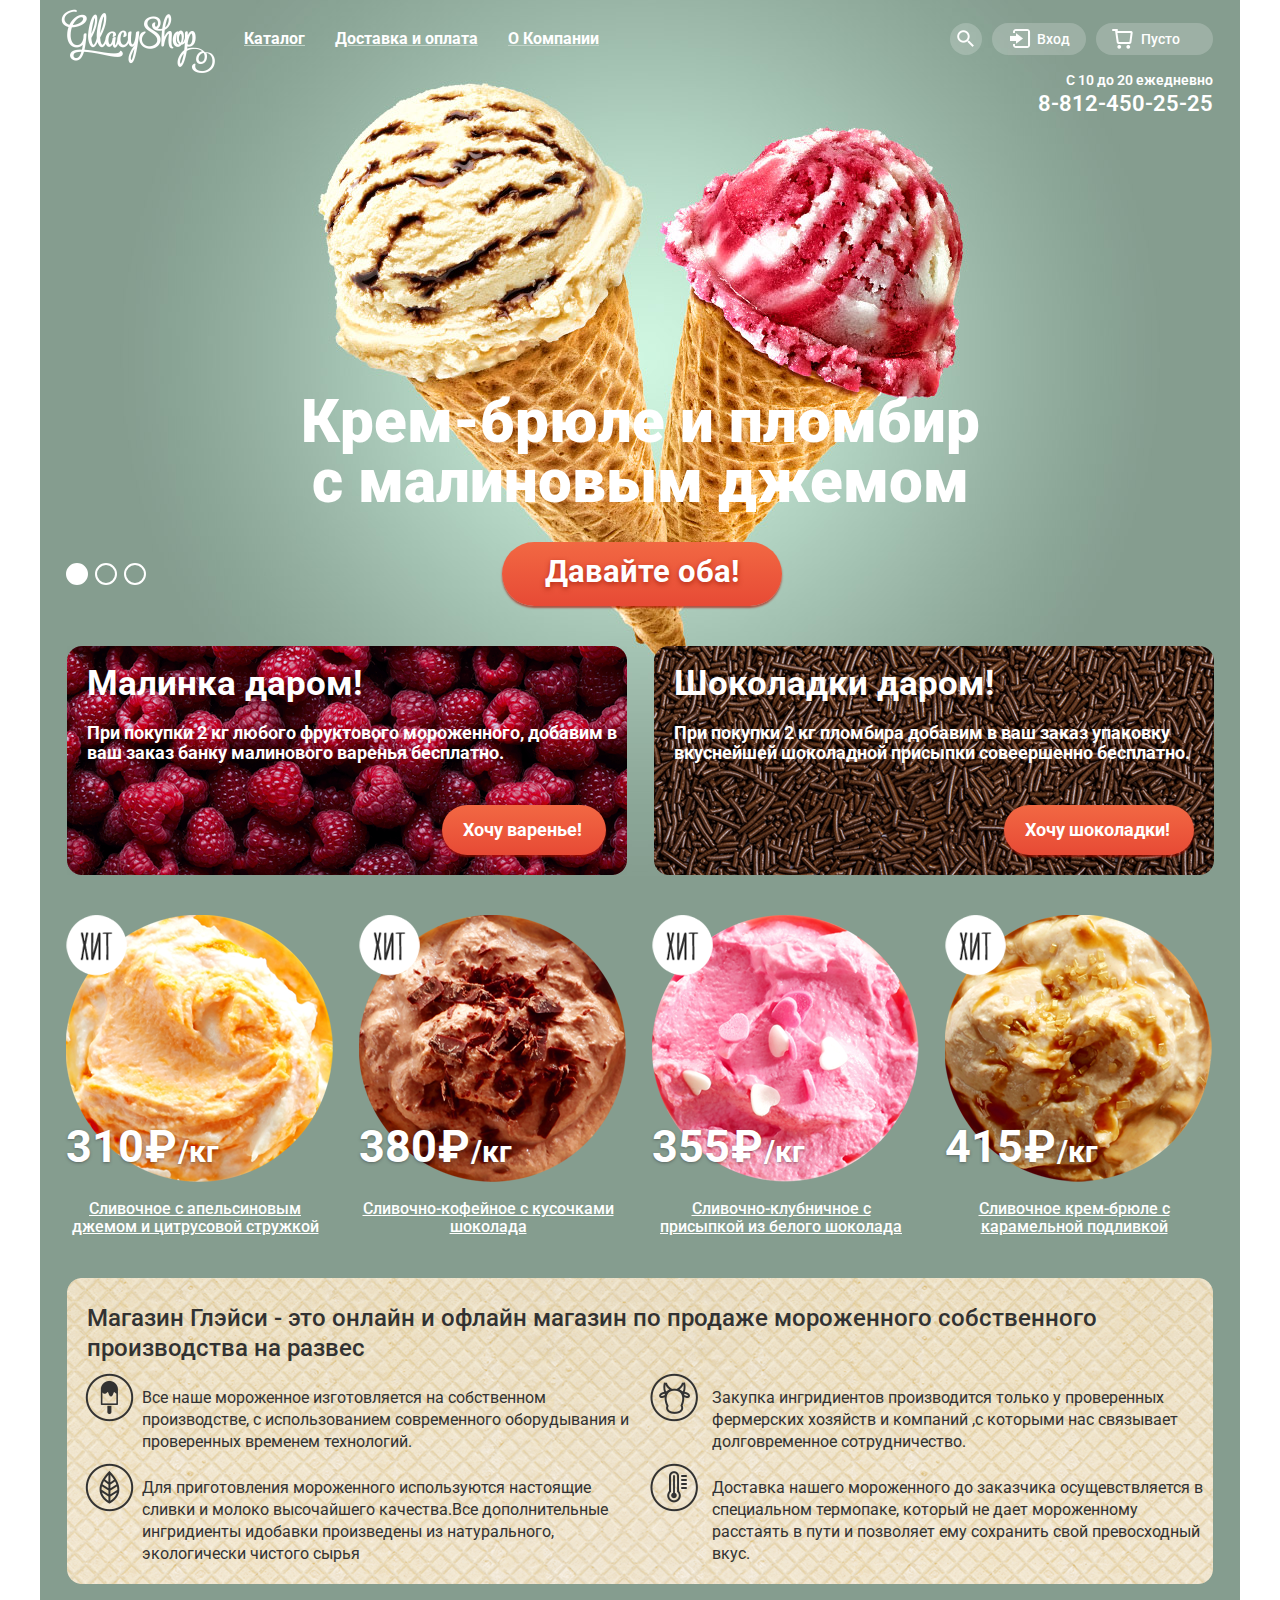
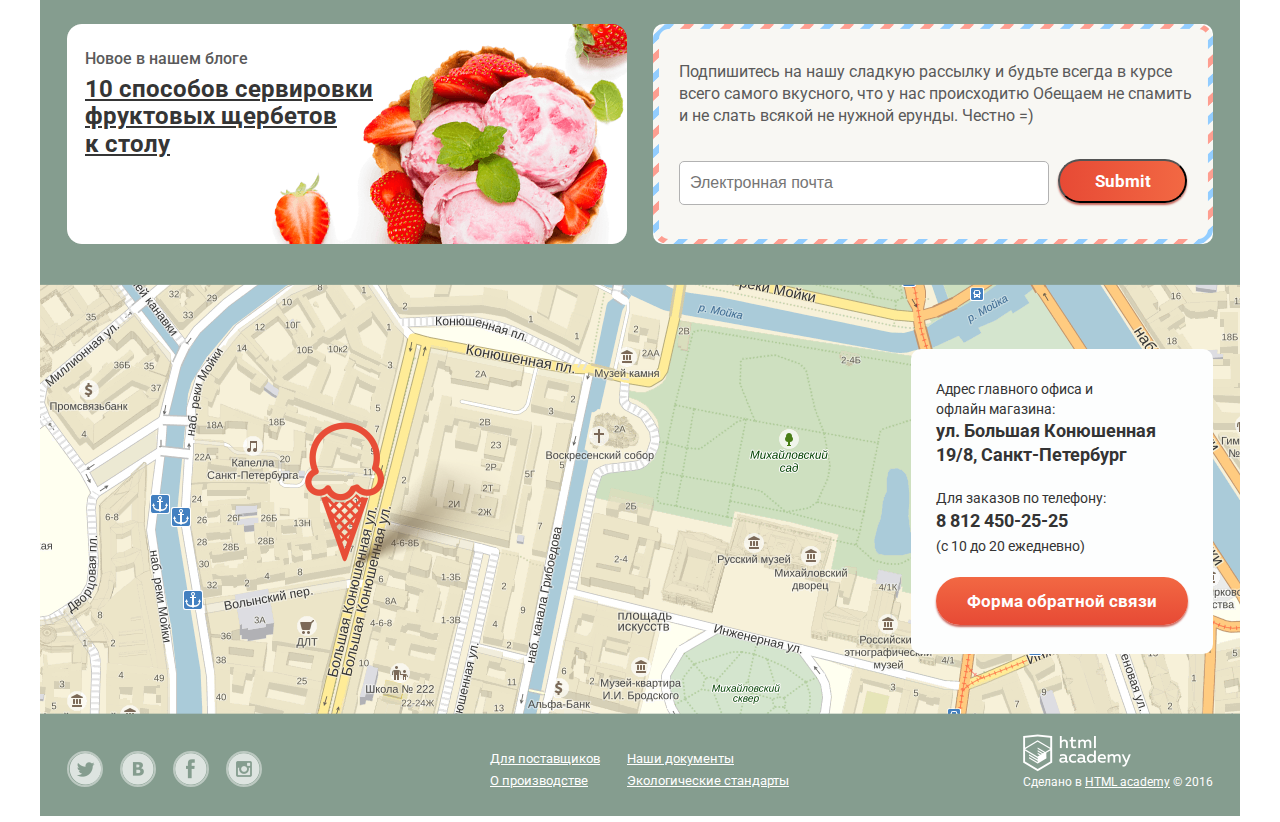
==== commit 9c33baef: "new" ====
--- a/index.html
+++ b/index.html
@@ -145,10 +145,11 @@
     <!-- Хиты-->
     <div class="list-item clearfix">
         <ul>
+             
             <li class="item hit">
            
                <img src="img/hit1.png" alt="мороженое" width="267" height="267">
-              
+            
                 <div class="price">
                     310 ₽ <span>/кг</span>
                 </div>
@@ -157,6 +158,7 @@
 
                 <a class="btn btn-item btn-item-hiden"  href="#">Быстрый просмотр</a>
             </li>
+           
             <li class="item hit">
 
                 <img src="img/hit2.png" alt="мороженое" width="267" height="267">
--- a/main.css
+++ b/main.css
@@ -2,7 +2,8 @@
     /*gogle fonts in HTML*/
     font-family: "Roboto", Arial, sans-serif;
     color: #ffffff;
-    background: #849d8f url("img/ice_cream_1.jpg") no-repeat center top;
+    background: #849d8f  url("img/ice_cream_2.jpg") no-repeat center top;
+    background: url("img/ice_cream_1.jpg") no-repeat center top;
 }
  /* для хрома уббираем рамки у кнопок по умолчанию */
 button,
@@ -531,7 +532,7 @@
 /*НАЧАЛО ХИТЫ и карточки товаров в каталоге*/
 
 .list-item {
-    margin-bottom: -20px;
+    margin-bottom: -27px;
 }
 
 .list-item li{
@@ -551,8 +552,8 @@
 
 .hit:after {
     position: absolute;
-    left:5px;
-    top:5px;
+    left:0px;
+    top:0px;
     content: "";
     width: 61px;
     height: 61px;
@@ -563,7 +564,8 @@
 
 .item .link {
     display: block;
-    padding-top: 14px;
+    width: 258px;
+    padding-top: 18px;
     font-family: "Roboto", Arial, sans-serif;
     color: #ffffff;
     font-size: 16px;
@@ -575,6 +577,7 @@
 .item .price {
     position: absolute;
     top: 225px;
+    left: -10px;
     font-family: "Roboto", Arial, sans-serif;
     color: #ffffff;
     font-size: 45px;
@@ -772,7 +775,7 @@
 
 .news-blog a {
     display: block;
-    margin-top: -10px;
+    margin-top: -9px;
     padding-left: 18px;
     color: #353535;
     font-size: 24px;
@@ -840,8 +843,8 @@
 
 .freedback .freedback-pin {
     position: absolute;
-    left: 270px;
-    top: 140px;
+    left: 265px;
+    top: 138px;
 }
 
 .freedback .freedback-pinsahdows {
@@ -893,6 +896,7 @@
     line-height: 20px;
     /* Приближение из-за подстановки шрифтов */
     text-align: left;
+   
 }
 
 .freedback-form .adress {
@@ -982,14 +986,19 @@
     background-position: -68px -3px;
 }
 
-/*стилизаци кнопок соцсетей*/
+/*поведение стилизаци кнопок соцсетей*/
 
 .social-btn:hover {
-    filter: opacity(100%);
-    border-width: 3px;
-    width: 27px;
-    height: 27px;
-}
+    filter: opacity(0.5);   
+   
+}
+
+
+.social-btn:active {
+    filter: opacity(0.3);  
+    filter: contrast(10)   
+}
+
 
 
 /* О НАС  */
@@ -1363,9 +1372,16 @@
     float: left;
     width: 194px;
 }
+.select-form {
+    display: block;
+    width: 180px;
+    height: 37px;
+}
+
 
 .popular-sort select {
     background-color: rgba(248, 247, 244, 0.2);
+    position: relative;
     border-radius: 50px;
     width: 194px;
     height: 37px;
@@ -1376,12 +1392,38 @@
     font-weight: 500;
     padding-left: 10px;
     margin-top: 5px;
-}
-
-.popular-sort select:hover {
-    color: #000000;
-    background-color: #ffffff;
-}
+    -webkit-appearance: none;
+
+
+}
+
+.popular-sort:before {
+    position: absolute;
+    display: block;
+    content: "";
+    left: 195px;
+    top: 220px;
+    width: 0;
+    height: 0;
+    border-left: 5px solid transparent;
+    border-right: 5px solid transparent;
+    border-top: 10px solid white;
+
+}
+
+.select-form:hover .popular-sort:before{
+     border-top-color:black;
+
+
+ }
+
+/*.popular-sort select:hover {*/
+    /*color: #000000;*/
+    /*background-color: #ffffff;*/
+
+/*}*/
+
+
 
 .popular-sort option {
     font-family: "Roboto", Arial, sans-serif;
@@ -1424,24 +1466,52 @@
     padding-left: 10px;
     font-family: "Roboto", Arial, sans-serif;
     color: #ffffff;
-    font-size: 14px;
-    /* Приближение из-за подстановки шрифтов */
+    font-size: 14px;    
     font-weight: 500;
     text-align: left;
 }
 
 .price-sort-form .range-min {
-    width: 95px;
-    position: absolute;
+    border-radius: 50%;
+    background-color:  #f8f7f4;
+    box-shadow: 0px 2px 2px 0px rgba(0, 0, 0, 0.1);
+    width: 21px;
+    height: 22px;
+    position: absolute;
+    left: 25px;
+    top: 8px;
+
+}
+
+.price-sort-form .range-max {
+    border-radius: 50%;
+    background-color:  #f8f7f4;
+    box-shadow: 0px 2px 2px 0px rgba(0, 0, 0, 0.1);
+    width: 21px;
+    height: 22px;
+    position: absolute;
+    left: 110px;
+    top: 8px;
+}
+
+.price-sort-form .price-line {
+    position: absolute;
+    background-color:  rgba(248, 247, 244, 0.5);
+    width: 188px;
+    height: 4px;
+    top: 17px;
     left: 15px;
-    top: 10px;
-}
-
-.price-sort-form .range-max {
-    width: 95px;
-    position: absolute;
-    left: 110px;
-    top: 10px;
+    z-index: 1;
+}
+
+.price-sort-form .price-line-light {
+    position: absolute;
+    background-color:  #f8f7f4;    
+    width: 100px;
+    height: 4px;
+    top: 17px;
+    left: 25px;
+    z-index: 5;
 }
 
 
@@ -1454,7 +1524,7 @@
 
 .fat-sort-form {
     background-color: rgba(248, 247, 244, 0.2);
-    width: 415px;
+    width: 425px;
     height: 37px;
     border-radius: 50px;
     margin-top: 5px;
@@ -1543,7 +1613,7 @@
 
 .additive-sort-form {
     background-color: rgba(248, 247, 244, 0.2);
-    width: 700px;
+    width: 710px;
     height: 37px;
     border-radius: 50px;
     margin-top: 5px;
@@ -1570,7 +1640,7 @@
     font-size: 16px;
     font-weight: 500;
     text-align: left;
-    padding-left: 38px;
+    padding-left: 28px;
     display: inline-block;
     margin-top: 10px;
 }
@@ -1647,7 +1717,14 @@
     color: #363636;
 }
 
-
+/* Карточки товаров */
+
+.catalog-page .list-item {
+    margin-bottom: 50px;}
+.catalog-page .list-item .item{
+    margin-bottom: -10px;
+} 
+    
 
 
 
@@ -1657,6 +1734,7 @@
 .page-number {
     float: right;
     margin-bottom: 40px;
+    margin-right: 27px;
 }
 
 .page-number li {
@@ -1664,6 +1742,7 @@
     font-family: "Roboto", Arial, sans-serif;
     padding: 5px 10px;
     border-radius: 50px;
+    vertical-align: center;
 }
 
 .page-number a {
@@ -1674,7 +1753,7 @@
     font-weight: 500;
     text-align: center;
 }
-
+/* активная страница */
 .active-number {
     border-radius: 50px;
     background-color: #ffffff;
@@ -1684,10 +1763,22 @@
 .active-number a {
     color: #353535;
 }
-
-.page-number li:hover {
+/* выбор страницы */
+.page-number .page-link:hover {
     background-color: rgba(255, 255, 255, 0.2);
-}
+} 
+/* нет ссылки первая/последняя страница  */
+.no-link {
+    opacity: 0.5;
+    cursor: default;
+}
+.no-link:hover {
+    background-color:transparent;
+    
+    
+}
+/* КОНЕЦ номера страниц */
+
 
 .catalog-page .main-footer {
     border-top: 1px solid #a9bbb1;
@@ -1699,7 +1790,7 @@
 
 
 
-/* НАЧАЛО  форма полная корзина */
+/* НАЧАЛО  форма ПОЛНАЯ корзина */
 
 .basket-form {
     visibility: hidden;
@@ -1836,13 +1927,8 @@
     font-weight: 700;
     line-height: 24px;
 }
-/* 
-.catalog-page .btn {
-    background-color: #ec573b;
-    color: #ffffff;
-    text-decoration: none;
-   
-} */
+ 
+
 
  .catalog-page .btn:hover {
     background-color: #ffffff;
@@ -1860,7 +1946,7 @@
     
 } 
 
-
+/* для js  повление формы */
 .form-show {
     visibility: visible;
 }
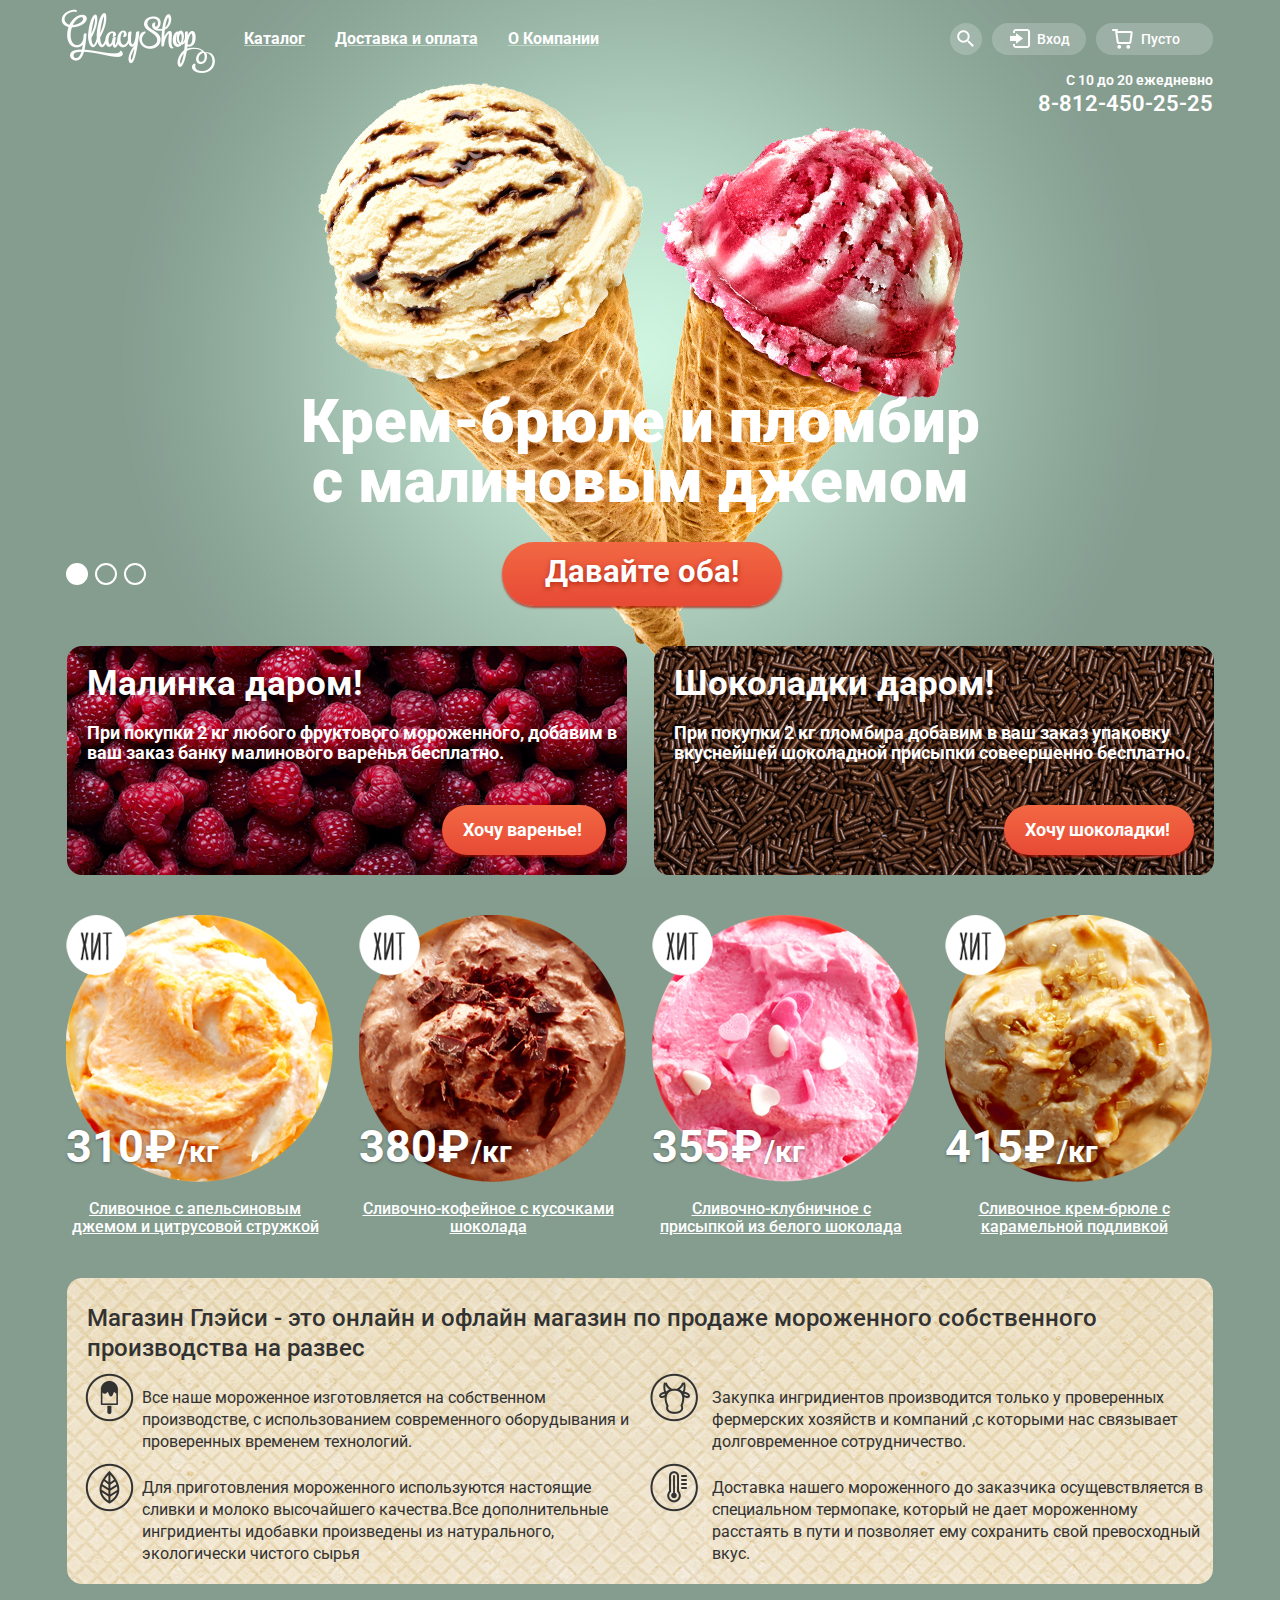
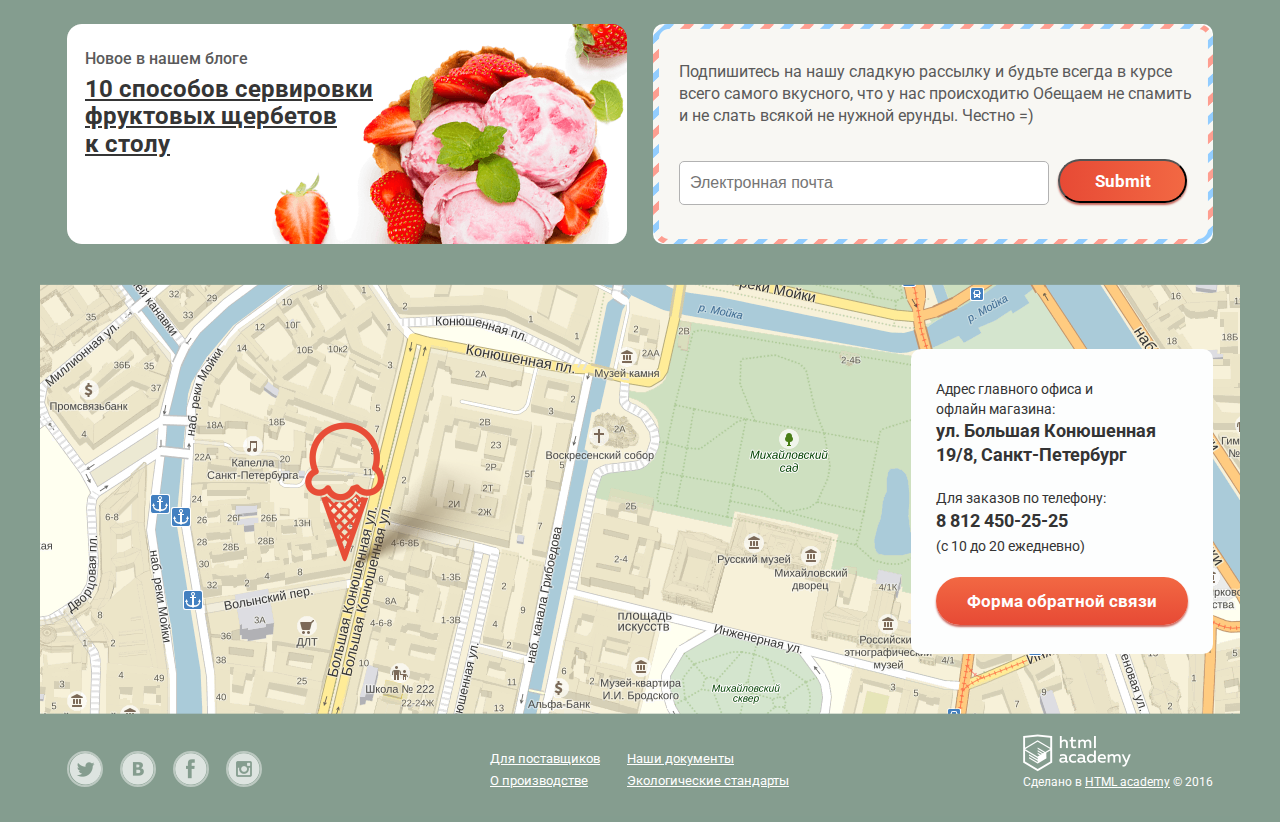
==== commit 63afa809: "slide" ====
--- a/index.html
+++ b/index.html
@@ -8,7 +8,7 @@
     <link href="https://fonts.googleapis.com/css?family=Roboto:400,500,700,900&amp;subset=cyrillic" rel="stylesheet">
     
 </head>
-<body>
+<body class="body">
    
 
 
@@ -89,7 +89,7 @@
     <div class="promotion">
         <!--слайдер с морожеными в фоне-->
 
-        <h3>Крем-брюле и пломбир с малиновым джемом</h3>
+        <h3 class="promotion__text">Крем-брюле и пломбир с малиновым джемом</h3>
 
         <div class="promotion-slider">
             <input type="radio" class="checkbox" name="slider" id="point1" checked>
--- a/main.css
+++ b/main.css
@@ -2,8 +2,8 @@
     /*gogle fonts in HTML*/
     font-family: "Roboto", Arial, sans-serif;
     color: #ffffff;
-    background: #849d8f  url("img/ice_cream_2.jpg") no-repeat center top;
-    background: url("img/ice_cream_1.jpg") no-repeat center top;
+    background: #849d8f  url("img/ice_cream_1.jpg") no-repeat center top;  
+
 }
  /* для хрома уббираем рамки у кнопок по умолчанию */
 button,
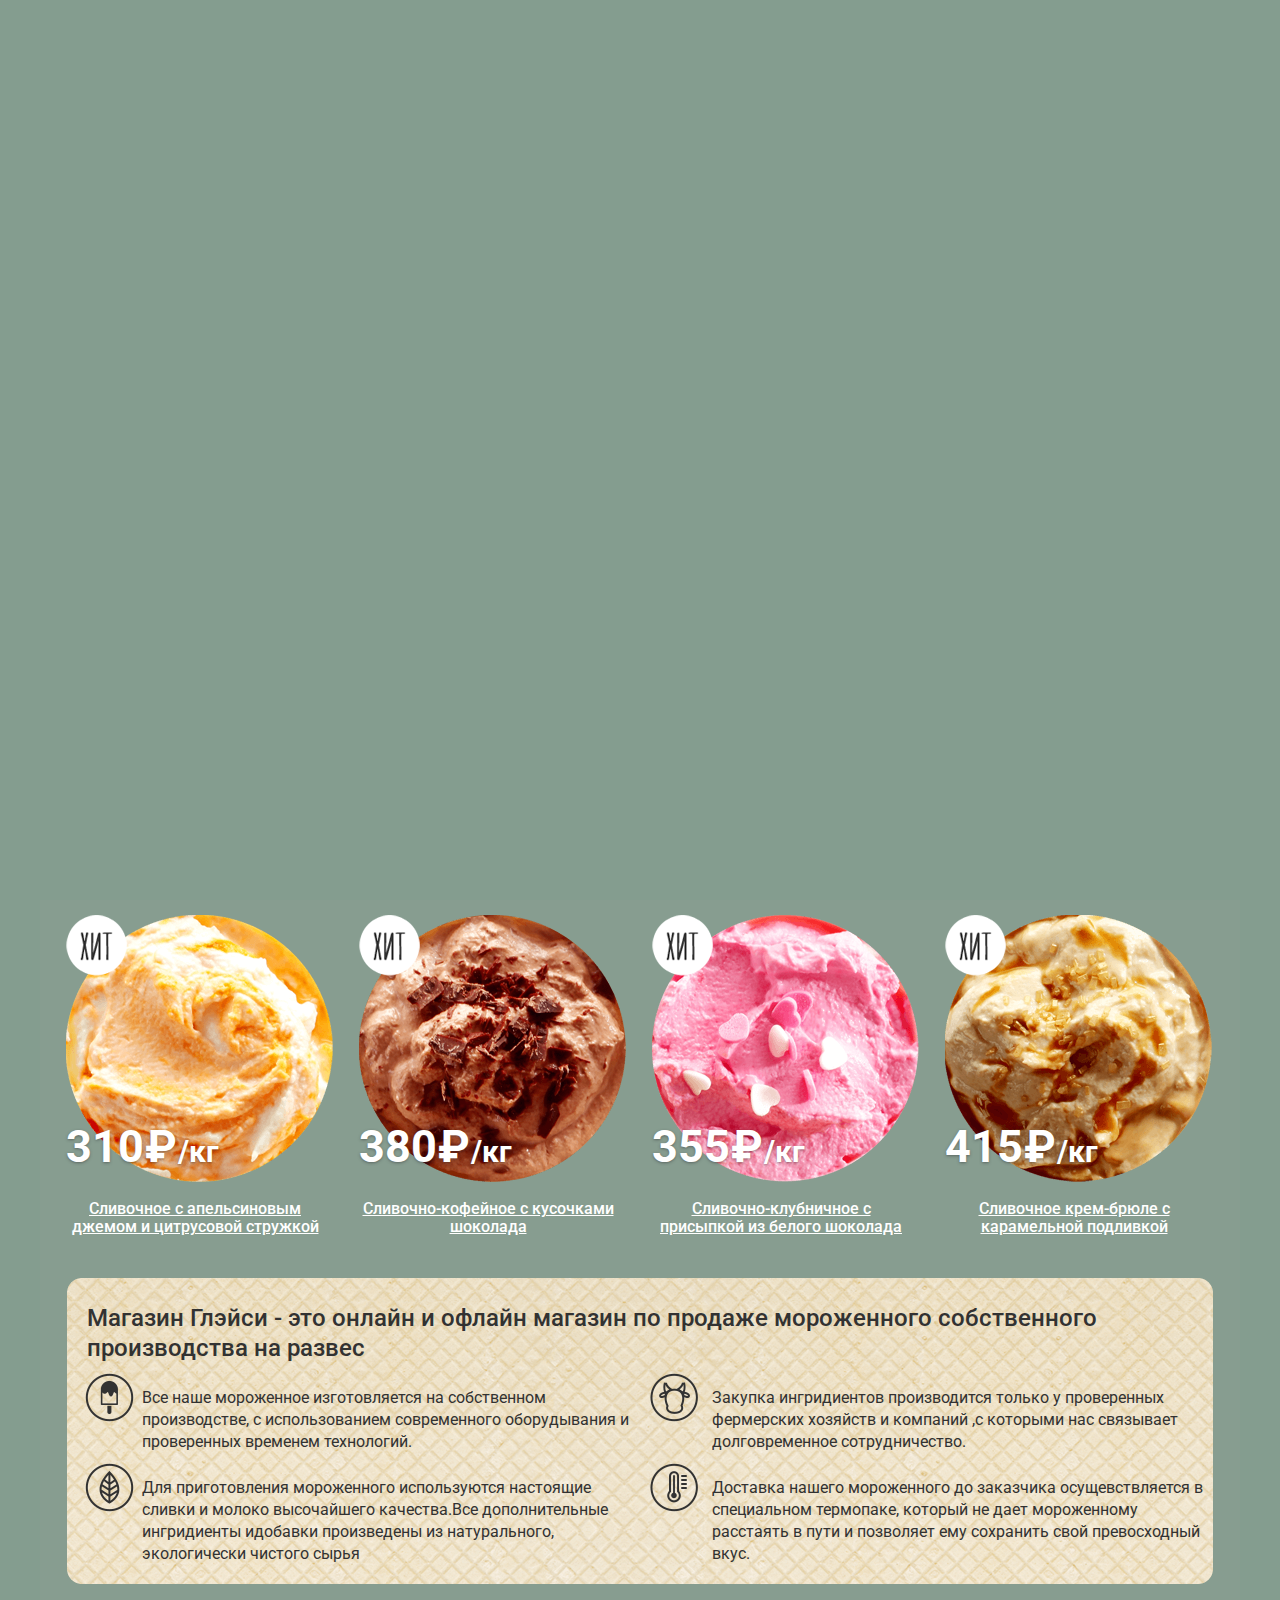
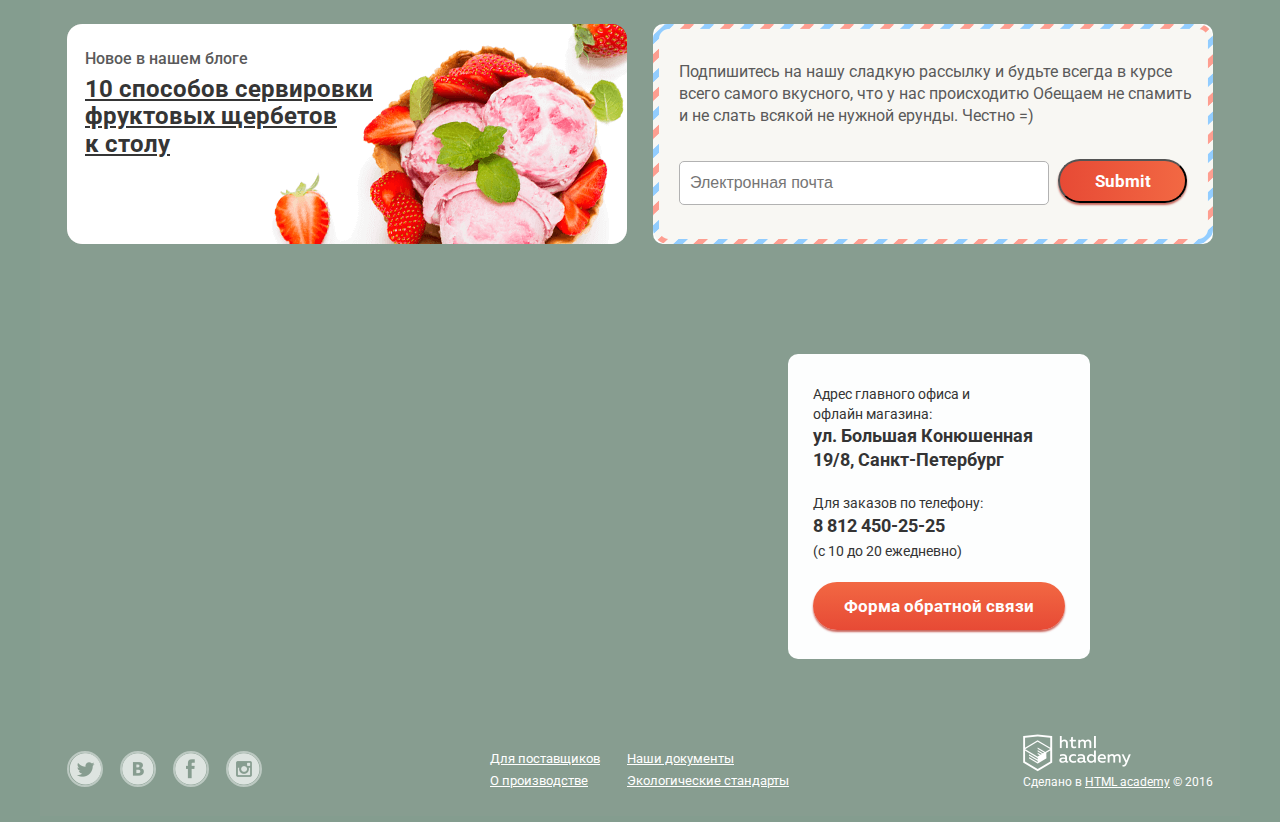
==== commit b2d8f7cf: "Yandex map , preloader" ====
--- a/index.html
+++ b/index.html
@@ -3,12 +3,33 @@
 <head>
     <meta charset="utf-8">
     <title>Магазин Глэйси</title>
+    <link type="text/css" rel="stylesheet" href="normalize.css">
     <link type="text/css" rel="stylesheet" href="main.css">
-     <link type="text/css" rel="stylesheet" href="normalize.css">
+    <link rel="stylesheet" href="https://cdn.jsdelivr.net/npm/animate.css@3.5.2/animate.min.css">
+    <!-- or -->
+    <link rel="stylesheet" href="https://cdnjs.cloudflare.com/ajax/libs/animate.css/3.5.2/animate.min.css">
+   
     <link href="https://fonts.googleapis.com/css?family=Roboto:400,500,700,900&amp;subset=cyrillic" rel="stylesheet">
+    <script src="https://api-maps.yandex.ru/2.1/?lang=ru_RU" type="text/javascript">
+    </script>
     
 </head>
 <body class="body">
+   <!--  прелоадер -->
+    <div class="loaderArea">
+        <div class="preloader">
+            <div></div>
+            <div></div>
+            <div></div>
+            <div></div>
+            <div></div>
+            <div></div>
+            <div></div>
+            <div></div>
+            <div></div>
+            <div></div>
+        </div>
+    </div>
    
 
 
@@ -117,7 +138,7 @@
     <!-- хочу акция -->
     <section class="banner clearfix">
         <!-- хочу акция -->
-        <div class="banner-item one">
+        <div class="banner-item one animated bounceInLeft">
             <span>
                 Малинка даром!
             </span>
@@ -129,7 +150,7 @@
 
             <a class="btn banner-item-btn-left" href="#">Хочу варенье!</a>
         </div>
-        <div class="banner-item two">
+        <div class="banner-item two animated bounceInRight">
             <span>
                 Шоколадки даром!
             </span>
@@ -146,7 +167,7 @@
     <div class="list-item clearfix">
         <ul>
              
-            <li class="item hit">
+            <li class="item hit ">
            
                <img src="img/hit1.png" alt="мороженое" width="267" height="267">
             
@@ -159,7 +180,7 @@
                 <a class="btn btn-item btn-item-hiden"  href="#">Быстрый просмотр</a>
             </li>
            
-            <li class="item hit">
+            <li class="item hit ">
 
                 <img src="img/hit2.png" alt="мороженое" width="267" height="267">
                 <div class="price">
@@ -168,7 +189,7 @@
                 <a class="link"  href="#">Сливочно-кофейное с кусочками шоколада</a>
                  <a class="btn btn-item btn-item-hiden"  href="#">Быстрый просмотр</a>
             </li>
-            <li class="item hit">
+            <li class="item hit ">
 
                 <img src="img/hit3.png" alt="мороженое" width="267" height="267">
                 <div class="price">
@@ -177,7 +198,7 @@
                 <a class="link"  href="#">Сливочно-клубничное с присыпкой из белого шоколада</a>
                  <a class="btn btn-item btn-item-hiden"  href="#">Быстрый просмотр</a>
             </li>
-            <li class="item hit">
+            <li class="item hit ">
 
                 <img src="img/hit4.png" alt="мороженое" width="267" height="267">
                 <div class="price">
@@ -266,8 +287,19 @@
 
     <!--карта и обратная связь-->
     <section class="freedback">
-        <img class="freedback-pin" src="img/pin.png" alt="pin" height="140" width="80">
-        <img class="freedback-pinsahdows" src="img/pinshadows.png" alt="тень" width="182" height="110">
+     <!--    <div class="map"> -->
+      <!--    конструктор карт    -->
+        <!--     <script type="text/javascript" charset="utf-8" async src="https://api-maps.yandex.ru/services/constructor/1.0/js/?um=constructor%3Ac4a1a0b82dd5e20a8486965a8fc1602f55572081a14e2f0215fc32d7546c6bed&amp;width=1200&amp;height=430&amp;lang=ru_RU&amp;scroll=true"></script> -->
+       
+     <!--   </div> -->
+    <div id="map" style="width: 1200px; height: 430px">
+
+    </div>
+    <!-- <iframe src="https://www.google.com/maps/embed?pb=!1m16!1m12!1m3!1d1998.6075186637793!2d30.32058041611711!3d59.938654569059416!2m3!1f0!2f0!3f0!3m2!1i1024!2i768!4f13.1!2m1!1z0YPQuy4g0JHQvtC70YzRiNCw0Y8g0JrQvtC90Y7RiNC10L3QvdCw0Y8gMTkvOCwg0KHQsNC90LrRgi3Qn9C10YLQtdGA0LHRg9GA0LM!5e0!3m2!1sru!2sru!4v1517771605078"
+        width="1200" height="430" frameborder="0" style="border:0" allowfullscreen></iframe> -->
+       
+   <!--      <img class="freedback-pin" src="img/pin.png" alt="pin" height="140" width="80">
+        <img class="freedback-pinsahdows" src="img/pinshadows.png" alt="тень" width="182" height="110"> -->
                <div class="freedback-form">
                         <p class="text-adress">
                             Адрес главного офиса и <br>
--- a/main.css
+++ b/main.css
@@ -1,3 +1,311 @@
+ /* прелоадер  https://codepen.io/animatedcreativity/pen/OjBPQJ  */
+ .loaderArea {
+  
+  overflow: hidden;
+  position: fixed;
+  left: 0;
+  top: 0;
+  right:0;
+  bottom:0;
+  z-index: 100000;
+  width: 100%;
+  height: 100%;
+  background-color: #849d8f;
+}
+
+
+.preloader {
+  /* size */
+  width: 100px;
+  height: 100px;
+  position: absolute;
+  left: 50%;
+  top: 50%;
+  transform: translateX(-50%) translateY(-50%);
+  animation: rotatePreloader 2s infinite ease-in;
+}
+
+@keyframes rotatePreloader {
+  0% {
+    transform: translateX(-50%) translateY(-50%) rotateZ(0deg);
+  }
+  100% {
+    transform: translateX(-50%) translateY(-50%) rotateZ(-360deg);
+  }
+}
+.preloader div {
+  position: absolute;
+  width: 100%;
+  height: 100%;
+  opacity: 0;
+}
+
+.preloader div:before {
+  content: "";
+  position: absolute;
+  left: 50%;
+  top: 0%;
+  width: 10%;
+  height: 10%;
+  background-color: #ffffff;
+  transform: translateX(-50%);
+  border-radius: 50%;
+}
+
+.preloader div:nth-child(1) {
+  transform: rotateZ(0deg);
+  animation: rotateCircle1 2s infinite linear;
+  z-index: 9;
+}
+
+@keyframes rotateCircle1 {
+  0% {
+    opacity: 0;
+  }
+  0% {
+    opacity: 1;
+    transform: rotateZ(36deg);
+  }
+  7% {
+    transform: rotateZ(0deg);
+  }
+  57% {
+    transform: rotateZ(0deg);
+  }
+  100% {
+    transform: rotateZ(-324deg);
+    opacity: 1;
+  }
+}
+.preloader div:nth-child(2) {
+  transform: rotateZ(36deg);
+  animation: rotateCircle2 2s infinite linear;
+  z-index: 8;
+}
+
+@keyframes rotateCircle2 {
+  5% {
+    opacity: 0;
+  }
+  5.0001% {
+    opacity: 1;
+    transform: rotateZ(0deg);
+  }
+  12% {
+    transform: rotateZ(-36deg);
+  }
+  62% {
+    transform: rotateZ(-36deg);
+  }
+  100% {
+    transform: rotateZ(-324deg);
+    opacity: 1;
+  }
+}
+.preloader div:nth-child(3) {
+  transform: rotateZ(72deg);
+  animation: rotateCircle3 2s infinite linear;
+  z-index: 7;
+}
+
+@keyframes rotateCircle3 {
+  10% {
+    opacity: 0;
+  }
+  10.0002% {
+    opacity: 1;
+    transform: rotateZ(-36deg);
+  }
+  17% {
+    transform: rotateZ(-72deg);
+  }
+  67% {
+    transform: rotateZ(-72deg);
+  }
+  100% {
+    transform: rotateZ(-324deg);
+    opacity: 1;
+  }
+}
+.preloader div:nth-child(4) {
+  transform: rotateZ(108deg);
+  animation: rotateCircle4 2s infinite linear;
+  z-index: 6;
+}
+
+@keyframes rotateCircle4 {
+  15% {
+    opacity: 0;
+  }
+  15.0003% {
+    opacity: 1;
+    transform: rotateZ(-72deg);
+  }
+  22% {
+    transform: rotateZ(-108deg);
+  }
+  72% {
+    transform: rotateZ(-108deg);
+  }
+  100% {
+    transform: rotateZ(-324deg);
+    opacity: 1;
+  }
+}
+.preloader div:nth-child(5) {
+  transform: rotateZ(144deg);
+  animation: rotateCircle5 2s infinite linear;
+  z-index: 5;
+}
+
+@keyframes rotateCircle5 {
+  20% {
+    opacity: 0;
+  }
+  20.0004% {
+    opacity: 1;
+    transform: rotateZ(-108deg);
+  }
+  27% {
+    transform: rotateZ(-144deg);
+  }
+  77% {
+    transform: rotateZ(-144deg);
+  }
+  100% {
+    transform: rotateZ(-324deg);
+    opacity: 1;
+  }
+}
+.preloader div:nth-child(6) {
+  transform: rotateZ(180deg);
+  animation: rotateCircle6 2s infinite linear;
+  z-index: 4;
+}
+
+@keyframes rotateCircle6 {
+  25% {
+    opacity: 0;
+  }
+  25.0005% {
+    opacity: 1;
+    transform: rotateZ(-144deg);
+  }
+  32% {
+    transform: rotateZ(-180deg);
+  }
+  82% {
+    transform: rotateZ(-180deg);
+  }
+  100% {
+    transform: rotateZ(-324deg);
+    opacity: 1;
+  }
+}
+.preloader div:nth-child(7) {
+  transform: rotateZ(216deg);
+  animation: rotateCircle7 2s infinite linear;
+  z-index: 3;
+}
+
+@keyframes rotateCircle7 {
+  30% {
+    opacity: 0;
+  }
+  30.0006% {
+    opacity: 1;
+    transform: rotateZ(-180deg);
+  }
+  37% {
+    transform: rotateZ(-216deg);
+  }
+  87% {
+    transform: rotateZ(-216deg);
+  }
+  100% {
+    transform: rotateZ(-324deg);
+    opacity: 1;
+  }
+}
+.preloader div:nth-child(8) {
+  transform: rotateZ(252deg);
+  animation: rotateCircle8 2s infinite linear;
+  z-index: 2;
+}
+
+@keyframes rotateCircle8 {
+  35% {
+    opacity: 0;
+  }
+  35.0007% {
+    opacity: 1;
+    transform: rotateZ(-216deg);
+  }
+  42% {
+    transform: rotateZ(-252deg);
+  }
+  92% {
+    transform: rotateZ(-252deg);
+  }
+  100% {
+    transform: rotateZ(-324deg);
+    opacity: 1;
+  }
+}
+.preloader div:nth-child(9) {
+  transform: rotateZ(288deg);
+  animation: rotateCircle9 2s infinite linear;
+  z-index: 1;
+}
+
+@keyframes rotateCircle9 {
+  40% {
+    opacity: 0;
+  }
+  40.0008% {
+    opacity: 1;
+    transform: rotateZ(-252deg);
+  }
+  47% {
+    transform: rotateZ(-288deg);
+  }
+  97% {
+    transform: rotateZ(-288deg);
+  }
+  100% {
+    transform: rotateZ(-324deg);
+    opacity: 1;
+  }
+}
+.preloader div:nth-child(10) {
+  transform: rotateZ(324deg);
+  animation: rotateCircle10 2s infinite linear;
+  z-index: 0;
+}
+
+@keyframes rotateCircle10 {
+  45% {
+    opacity: 0;
+  }
+  45.0009% {
+    opacity: 1;
+    transform: rotateZ(-288deg);
+  }
+  52% {
+    transform: rotateZ(-324deg);
+  }
+  102% {
+    transform: rotateZ(-324deg);
+  }
+  100% {
+    transform: rotateZ(-324deg);
+    opacity: 1;
+  }
+}
+
+
+/* Конец прелоадера */
+
 body {
     /*gogle fonts in HTML*/
     font-family: "Roboto", Arial, sans-serif;
@@ -836,33 +1144,41 @@
 
 .freedback {
     position: relative;
+   /*   height: 430px;
+    width: 1200px;
+    background: url("img/map.png");  */
+}
+/* 
+.map {
     height: 430px;
     width: 1200px;
-    background: url("img/map.png");
-}
-
+    
+} */
+/* 
 .freedback .freedback-pin {
     position: absolute;
     left: 265px;
     top: 138px;
-}
-
-.freedback .freedback-pinsahdows {
+} */
+
+/* .freedback .freedback-pinsahdows {
     position: absolute;
     left: 310px;
     top: 175px;
-}
+} */
 
 .freedback-form {
-    float: right;
-    margin-right: 27px;
-    margin-top: 65px;
+    position: absolute;
+    top: 70px;
+    right: 150px;
     background-color: #fdfefe;
     color: #343434;
     width: 302px;
     height: 305px;
     border-radius: 10px;
 }
+
+
 
 .freedback-form a {
     display: inline-block;
